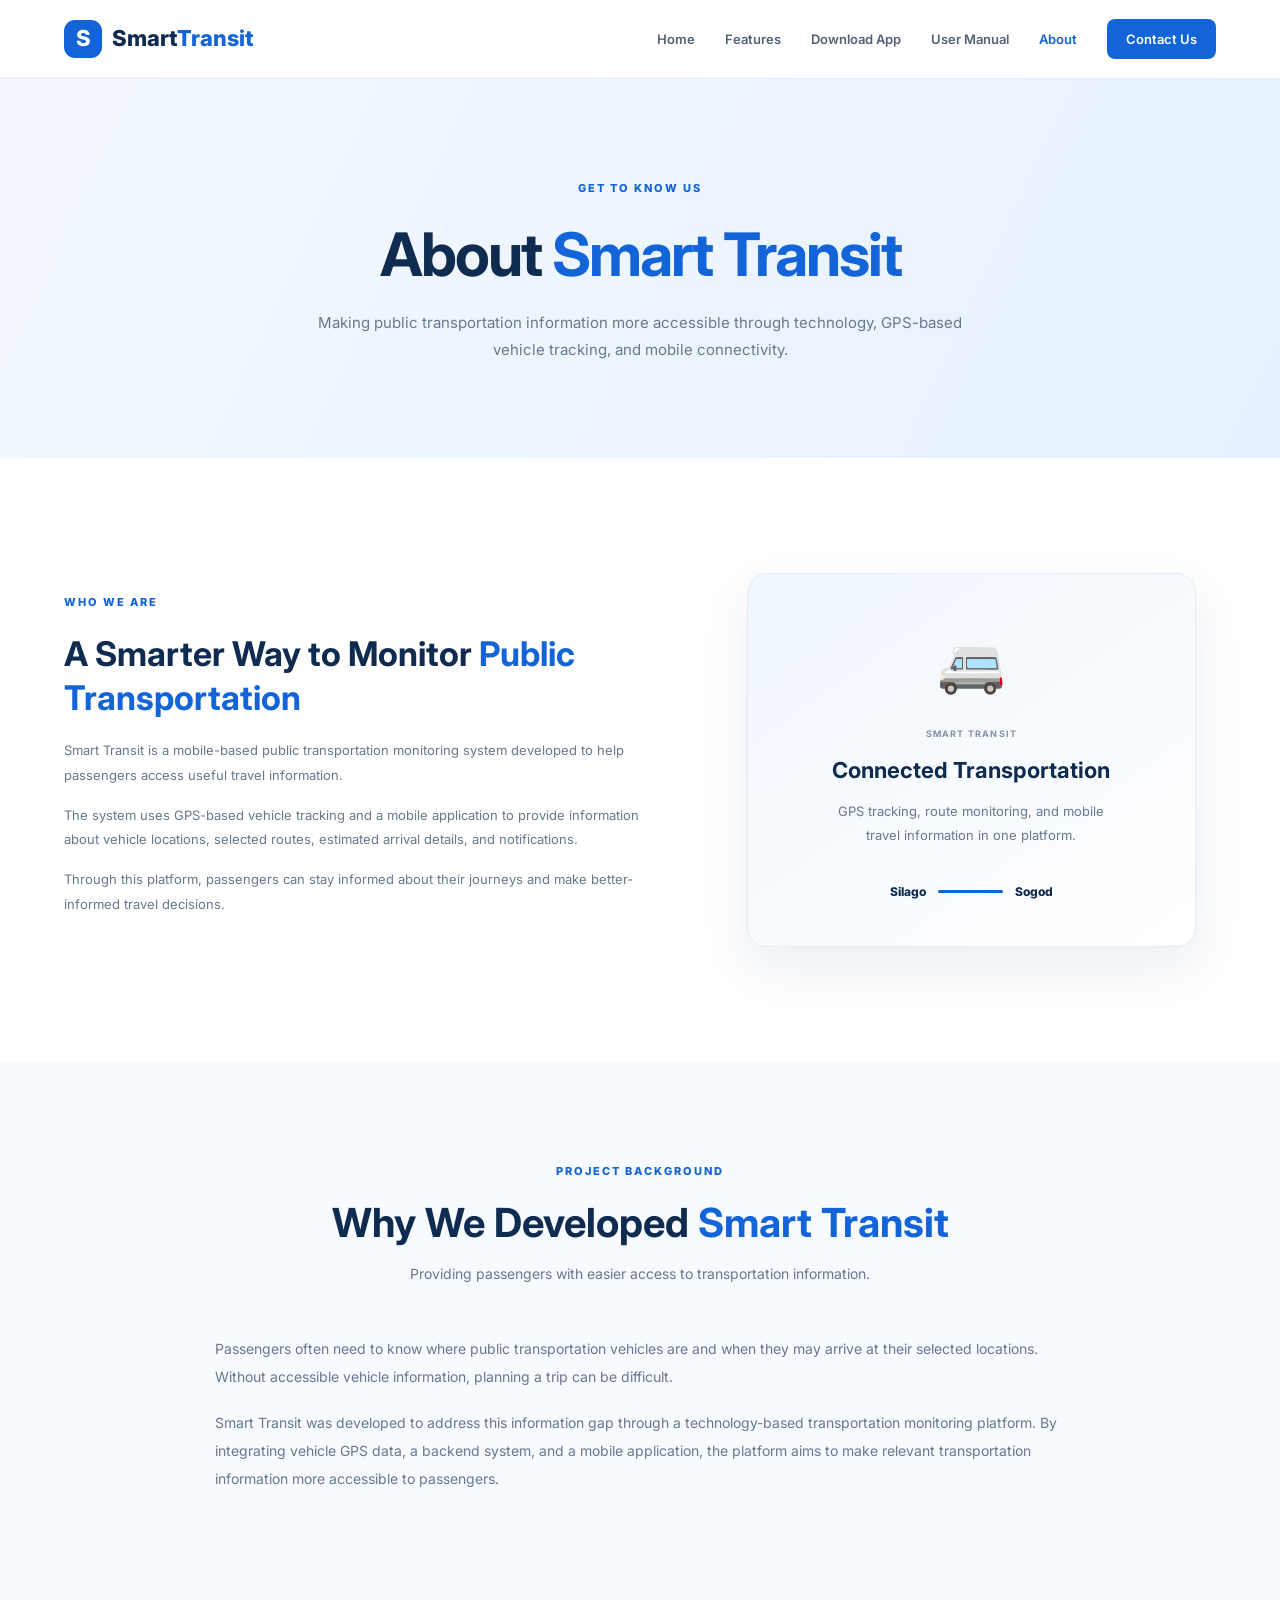
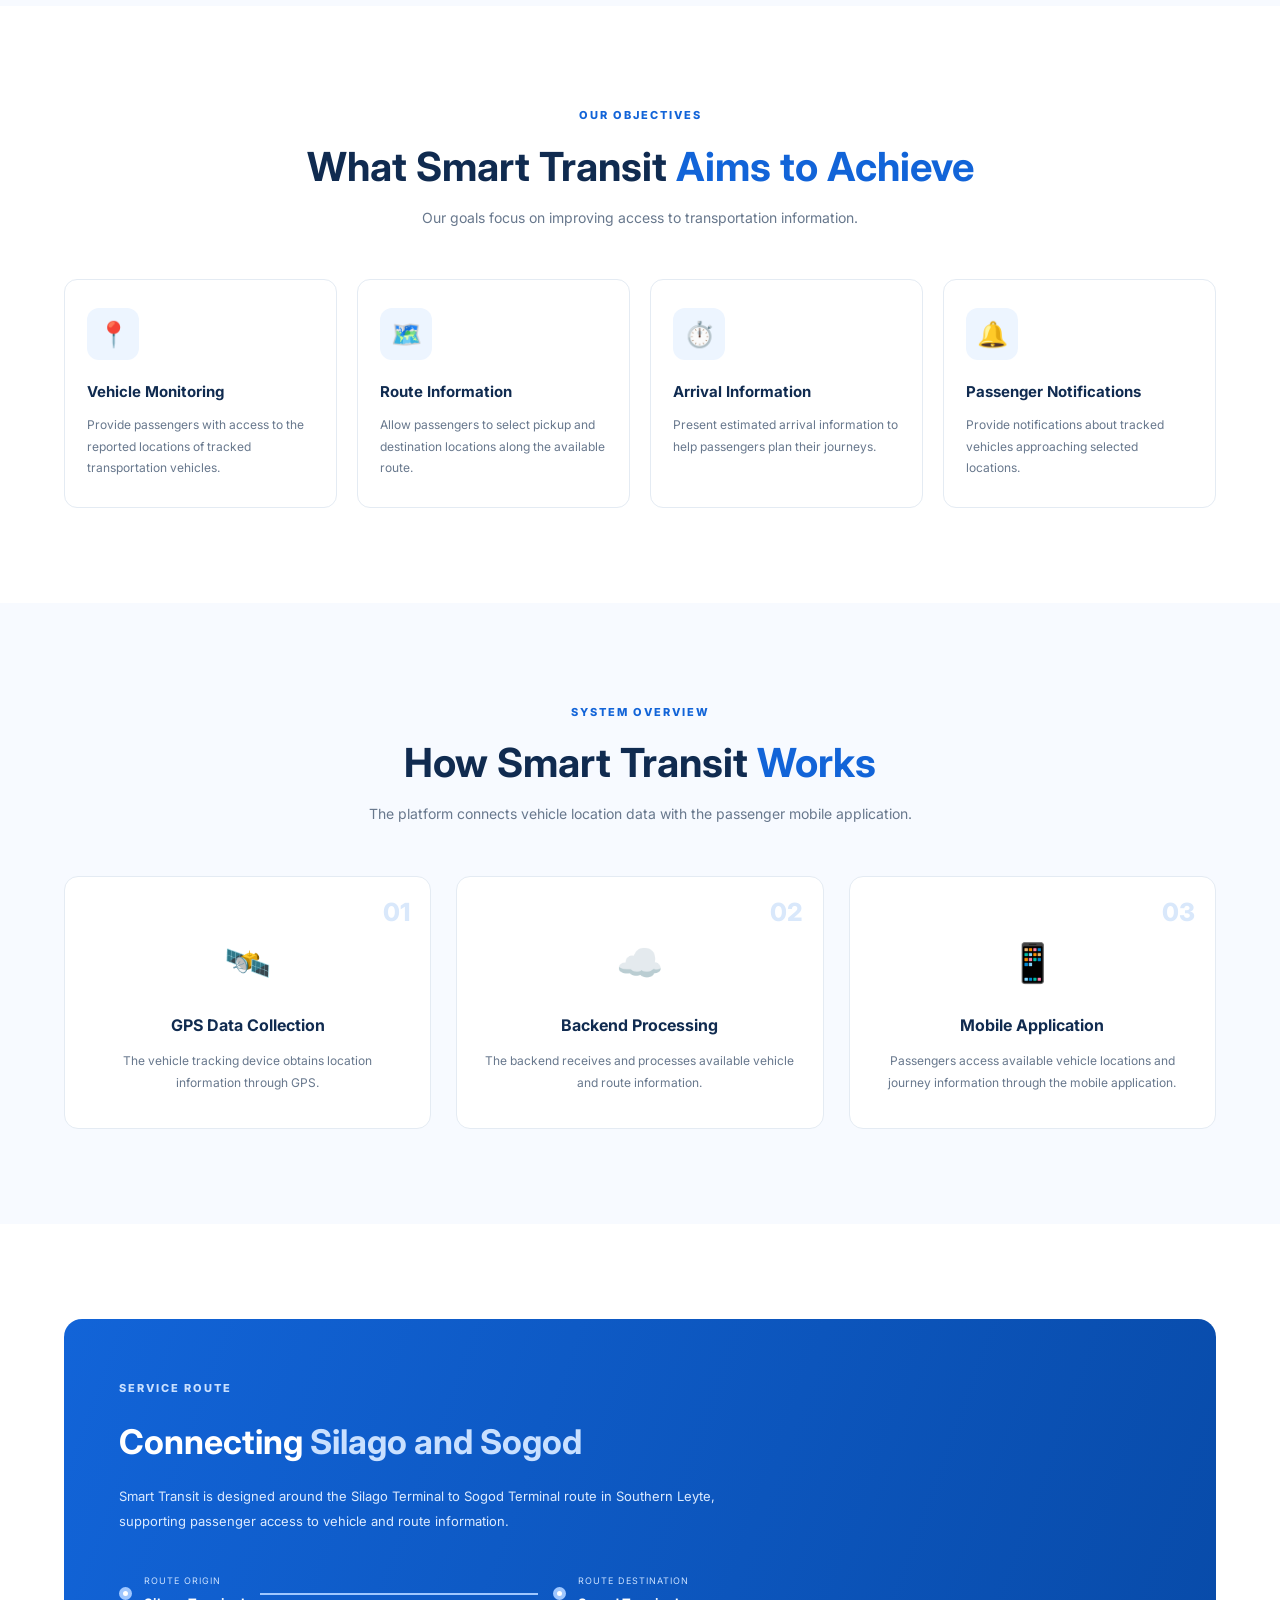
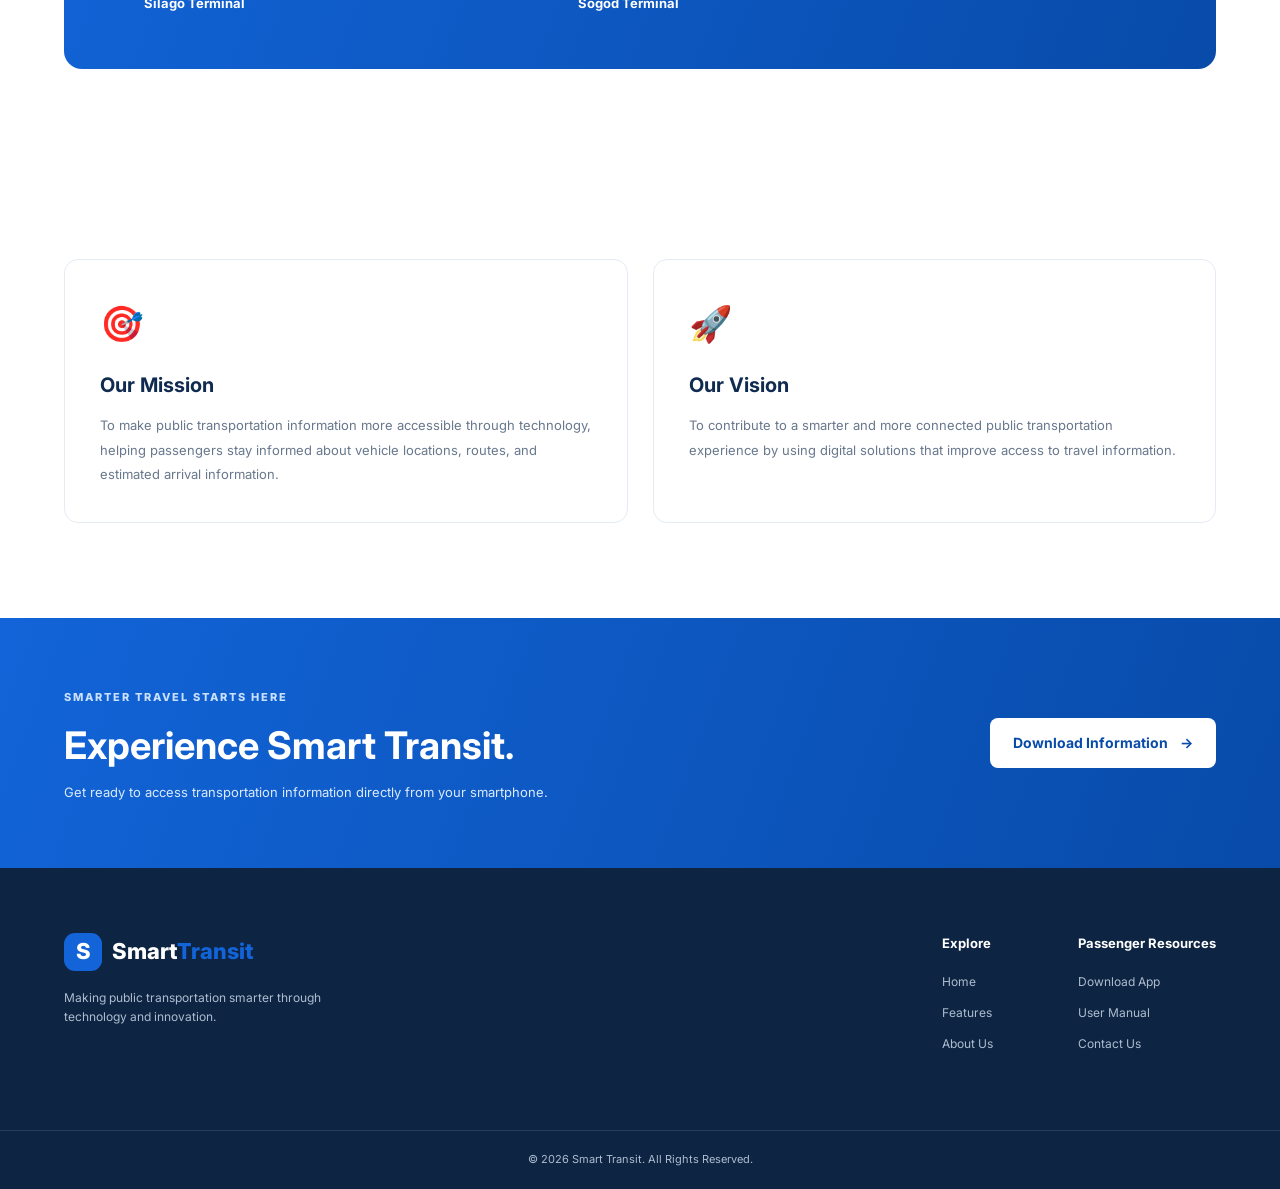
==== pages/about.html @ 39793140 "Add files via upload" ====
<!DOCTYPE html>
<html lang="en">
<head>
    <meta charset="UTF-8">
    <meta name="viewport" content="width=device-width, initial-scale=1.0">

    <title>About Smart Transit | Our Project</title>

    <meta name="description"
          content="Learn about Smart Transit, its purpose, objectives, technology, and public transportation monitoring service.">

    <link rel="stylesheet" href="../css/style.css">
</head>

<body>

    <!-- NAVIGATION BAR -->
    <header class="header">
        <nav class="navbar container">

            <a href="../index.html" class="logo">
                <span class="logo-icon">S</span>
                <span>Smart<span class="logo-highlight">Transit</span></span>
            </a>

            <button class="menu-toggle" id="menuToggle"
                    aria-label="Open navigation menu"
                    aria-expanded="false">
                ☰
            </button>

            <ul class="nav-links" id="navLinks">
                <li><a href="../index.html">Home</a></li>
                <li><a href="../index.html#features">Features</a></li>
                <li><a href="download.html">Download App</a></li>
                <li><a href="user-manual.html">User Manual</a></li>
                <li><a href="about.html" class="active">About</a></li>
                <li>
                    <a href="contact.html" class="nav-button">
                        Contact Us
                    </a>
                </li>
            </ul>

        </nav>
    </header>


    <main>

        <!-- ABOUT HERO -->
        <section class="about-hero">
            <div class="container">

                <span class="eyebrow">GET TO KNOW US</span>

                <h1>
                    About <span>Smart Transit</span>
                </h1>

                <p>
                    Making public transportation information more
                    accessible through technology, GPS-based vehicle
                    tracking, and mobile connectivity.
                </p>

            </div>
        </section>


        <!-- ABOUT INTRODUCTION -->
        <section class="about-introduction section-padding">

            <div class="container about-intro-grid">

                <div class="about-intro-text">

                    <span class="eyebrow">WHO WE ARE</span>

                    <h2>
                        A Smarter Way to Monitor
                        <span>Public Transportation</span>
                    </h2>

                    <p>
                        Smart Transit is a mobile-based public
                        transportation monitoring system developed
                        to help passengers access useful travel
                        information.
                    </p>

                    <p>
                        The system uses GPS-based vehicle tracking
                        and a mobile application to provide information
                        about vehicle locations, selected routes,
                        estimated arrival details, and notifications.
                    </p>

                    <p>
                        Through this platform, passengers can stay
                        informed about their journeys and make
                        better-informed travel decisions.
                    </p>

                </div>


                <div class="about-visual">

                    <div class="about-visual-card">

                        <div class="about-visual-icon">🚐</div>

                        <span class="small-label">SMART TRANSIT</span>

                        <h3>Connected Transportation</h3>

                        <p>
                            GPS tracking, route monitoring,
                            and mobile travel information
                            in one platform.
                        </p>

                        <div class="about-visual-route">
                            <span>Silago</span>
                            <span class="route-line"></span>
                            <span>Sogod</span>
                        </div>

                    </div>

                </div>

            </div>

        </section>


        <!-- PROJECT BACKGROUND -->
        <section class="about-background section-padding">

            <div class="container">

                <div class="section-heading centered">

                    <span class="eyebrow">PROJECT BACKGROUND</span>

                    <h2>
                        Why We Developed
                        <span>Smart Transit</span>
                    </h2>

                    <p>
                        Providing passengers with easier access
                        to transportation information.
                    </p>

                </div>


                <div class="background-content">

                    <p>
                        Passengers often need to know where public
                        transportation vehicles are and when they
                        may arrive at their selected locations.
                        Without accessible vehicle information,
                        planning a trip can be difficult.
                    </p>

                    <p>
                        Smart Transit was developed to address
                        this information gap through a technology-based
                        transportation monitoring platform. By
                        integrating vehicle GPS data, a backend
                        system, and a mobile application, the platform
                        aims to make relevant transportation
                        information more accessible to passengers.
                    </p>

                </div>

            </div>

        </section>


        <!-- OBJECTIVES -->
        <section class="about-objectives section-padding">

            <div class="container">

                <div class="section-heading centered">

                    <span class="eyebrow">OUR OBJECTIVES</span>

                    <h2>
                        What Smart Transit
                        <span>Aims to Achieve</span>
                    </h2>

                    <p>
                        Our goals focus on improving access to
                        transportation information.
                    </p>

                </div>


                <div class="objectives-grid">

                    <article class="objective-card">
                        <div class="objective-icon">📍</div>

                        <h3>Vehicle Monitoring</h3>

                        <p>
                            Provide passengers with access to
                            the reported locations of tracked
                            transportation vehicles.
                        </p>
                    </article>


                    <article class="objective-card">
                        <div class="objective-icon">🗺️</div>

                        <h3>Route Information</h3>

                        <p>
                            Allow passengers to select pickup
                            and destination locations along
                            the available route.
                        </p>
                    </article>


                    <article class="objective-card">
                        <div class="objective-icon">⏱️</div>

                        <h3>Arrival Information</h3>

                        <p>
                            Present estimated arrival information
                            to help passengers plan their journeys.
                        </p>
                    </article>


                    <article class="objective-card">
                        <div class="objective-icon">🔔</div>

                        <h3>Passenger Notifications</h3>

                        <p>
                            Provide notifications about tracked
                            vehicles approaching selected locations.
                        </p>
                    </article>

                </div>

            </div>

        </section>


        <!-- HOW IT WORKS -->
        <section class="about-process section-padding">

            <div class="container">

                <div class="section-heading centered">

                    <span class="eyebrow">SYSTEM OVERVIEW</span>

                    <h2>
                        How Smart Transit
                        <span>Works</span>
                    </h2>

                    <p>
                        The platform connects vehicle location
                        data with the passenger mobile application.
                    </p>

                </div>


                <div class="process-grid">

                    <article class="process-card">

                        <div class="process-number">01</div>

                        <div class="process-icon">🛰️</div>

                        <h3>GPS Data Collection</h3>

                        <p>
                            The vehicle tracking device obtains
                            location information through GPS.
                        </p>

                    </article>


                    <article class="process-card">

                        <div class="process-number">02</div>

                        <div class="process-icon">☁️</div>

                        <h3>Backend Processing</h3>

                        <p>
                            The backend receives and processes
                            available vehicle and route information.
                        </p>

                    </article>


                    <article class="process-card">

                        <div class="process-number">03</div>

                        <div class="process-icon">📱</div>

                        <h3>Mobile Application</h3>

                        <p>
                            Passengers access available vehicle
                            locations and journey information
                            through the mobile application.
                        </p>

                    </article>

                </div>

            </div>

        </section>


        <!-- SERVICE ROUTE -->
        <section class="about-route section-padding">

            <div class="container">

                <div class="route-highlight">

                    <span class="eyebrow light-eyebrow">
                        SERVICE ROUTE
                    </span>

                    <h2>
                        Connecting
                        <span>Silago and Sogod</span>
                    </h2>

                    <p>
                        Smart Transit is designed around the
                        Silago Terminal to Sogod Terminal route
                        in Southern Leyte, supporting passenger
                        access to vehicle and route information.
                    </p>


                    <div class="route-display">

                        <div class="route-stop">
                            <span class="route-dot"></span>

                            <div>
                                <small>ROUTE ORIGIN</small>
                                <strong>Silago Terminal</strong>
                            </div>
                        </div>


                        <div class="route-connector"></div>


                        <div class="route-stop">
                            <span class="route-dot"></span>

                            <div>
                                <small>ROUTE DESTINATION</small>
                                <strong>Sogod Terminal</strong>
                            </div>
                        </div>

                    </div>

                </div>

            </div>

        </section>


        <!-- MISSION AND VISION -->
        <section class="about-purpose section-padding">

            <div class="container purpose-grid">

                <article class="purpose-card">

                    <div class="purpose-icon">🎯</div>

                    <h3>Our Mission</h3>

                    <p>
                        To make public transportation information
                        more accessible through technology,
                        helping passengers stay informed about
                        vehicle locations, routes, and estimated
                        arrival information.
                    </p>

                </article>


                <article class="purpose-card">

                    <div class="purpose-icon">🚀</div>

                    <h3>Our Vision</h3>

                    <p>
                        To contribute to a smarter and more
                        connected public transportation experience
                        by using digital solutions that improve
                        access to travel information.
                    </p>

                </article>

            </div>

        </section>


        <!-- DOWNLOAD CTA -->
        <section class="download-section">

            <div class="container download-content">

                <div>

                    <span class="eyebrow light-eyebrow">
                        SMARTER TRAVEL STARTS HERE
                    </span>

                    <h2>
                        Experience Smart Transit.
                    </h2>

                    <p>
                        Get ready to access transportation
                        information directly from your smartphone.
                    </p>

                </div>

                <a href="download.html" class="btn btn-white">
                    Download Information <span>→</span>
                </a>

            </div>

        </section>

    </main>


    <!-- FOOTER -->
    <footer class="footer">

        <div class="container footer-content">

            <div class="footer-brand">

                <a href="../index.html" class="logo footer-logo">
                    <span class="logo-icon">S</span>
                    <span>Smart<span class="logo-highlight">Transit</span></span>
                </a>

                <p>
                    Making public transportation smarter
                    through technology and innovation.
                </p>

            </div>


            <div class="footer-links">

                <div>
                    <h4>Explore</h4>
                    <a href="../index.html">Home</a>
                    <a href="../index.html#features">Features</a>
                    <a href="about.html">About Us</a>
                </div>

                <div>
                    <h4>Passenger Resources</h4>
                    <a href="download.html">Download App</a>
                    <a href="user-manual.html">User Manual</a>
                    <a href="contact.html">Contact Us</a>
                </div>

            </div>

        </div>


        <div class="footer-bottom">
            <div class="container">
                <p>
                    © <span id="currentYear"></span>
                    Smart Transit. All Rights Reserved.
                </p>
            </div>
        </div>

    </footer>


    <script src="../js/script.js"></script>

</body>
</html>
---- css/style.css ----
/* ================================
   GLOBAL SETTINGS
================================ */

@import url('https://fonts.googleapis.com/css2?family=Inter:wght@400;500;600;700;800&display=swap');

:root {
    --primary: #1264d8;
    --primary-dark: #084ba9;
    --navy: #102b50;
    --text: #26364b;
    --muted: #68788d;
    --light-blue: #edf5ff;
    --white: #ffffff;
    --border: #e4ebf3;
}

* {
    margin: 0;
    padding: 0;
    box-sizing: border-box;
}

html {
    scroll-behavior: smooth;
    scroll-padding-top: 90px;
}

body {
    font-family: 'Inter', sans-serif;
    color: var(--text);
    line-height: 1.6;
    background: var(--white);
}

a {
    text-decoration: none;
    color: inherit;
}

.container {
    width: 90%;
    max-width: 1200px;
    margin: auto;
}

.section-padding {
    padding: 95px 0;
}


/* ================================
   NAVIGATION BAR
================================ */

.header {
    background: rgba(255, 255, 255, 0.97);
    position: sticky;
    top: 0;
    z-index: 1000;
    border-bottom: 1px solid var(--border);
}

.navbar {
    min-height: 78px;
    display: flex;
    justify-content: space-between;
    align-items: center;
}

.logo {
    display: flex;
    align-items: center;
    gap: 10px;
    font-size: 22px;
    font-weight: 800;
    color: var(--navy);
}

.logo-icon {
    width: 38px;
    height: 38px;
    border-radius: 11px;
    background: var(--primary);
    color: white;
    display: flex;
    align-items: center;
    justify-content: center;
}

.logo-highlight {
    color: var(--primary);
}

.nav-links {
    display: flex;
    align-items: center;
    gap: 30px;
    list-style: none;
}

.nav-links a {
    font-size: 13px;
    font-weight: 600;
    color: #526176;
    transition: 0.3s;
}

.nav-links a:hover,
.nav-links a.active {
    color: var(--primary);
}

.nav-links .nav-button {
    background: var(--primary);
    color: white;
    padding: 12px 19px;
    border-radius: 8px;
}

.nav-links .nav-button:hover {
    background: var(--primary-dark);
    color: white;
}

.menu-toggle {
    display: none;
    background: none;
    border: none;
    font-size: 28px;
    color: var(--navy);
    cursor: pointer;
}


/* ================================
   BUTTONS
================================ */

.btn {
    display: inline-flex;
    align-items: center;
    justify-content: center;
    gap: 12px;
    padding: 14px 23px;
    border-radius: 8px;
    font-size: 14px;
    font-weight: 700;
    transition: 0.3s;
}

.btn-primary {
    background: var(--primary);
    color: white;
}

.btn-primary:hover {
    background: var(--primary-dark);
    transform: translateY(-3px);
}

.btn-outline {
    border: 1px solid #cbd9eb;
    color: var(--navy);
    background: white;
}

.btn-outline:hover {
    border-color: var(--primary);
    color: var(--primary);
}

.btn-white {
    background: white;
    color: var(--primary-dark);
    white-space: nowrap;
}

.btn-white:hover {
    background: #edf5ff;
    transform: translateY(-3px);
}


/* ================================
   HERO SECTION
================================ */

.hero {
    background: linear-gradient(115deg, #f4f9ff, #e6f1ff);
    padding: 100px 0;
    overflow: hidden;
}

.hero-content {
    display: grid;
    grid-template-columns: 1fr 1fr;
    align-items: center;
    gap: 65px;
}

.eyebrow {
    color: var(--primary);
    font-size: 11px;
    font-weight: 800;
    letter-spacing: 2px;
}

.hero h1 {
    font-size: clamp(42px, 5vw, 65px);
    line-height: 1.12;
    color: var(--navy);
    margin: 20px 0;
    letter-spacing: -2px;
}

.hero h1 span,
.section-heading h2 span {
    color: var(--primary);
}

.hero-text > p {
    color: var(--muted);
    font-size: 15px;
    max-width: 520px;
    margin-bottom: 30px;
}

.hero-buttons {
    display: flex;
    flex-wrap: wrap;
    gap: 13px;
}

.hero-note {
    display: flex;
    align-items: center;
    gap: 9px;
    margin-top: 28px;
    color: var(--muted);
    font-size: 12px;
}

.status-dot {
    width: 8px;
    height: 8px;
    background: #21b573;
    border-radius: 50%;
}


/* ================================
   HERO VISUAL
================================ */

.hero-visual {
    position: relative;
    padding: 25px;
}

.visual-card {
    background: white;
    border-radius: 20px;
    padding: 24px;
    box-shadow: 0 25px 65px rgba(25, 75, 140, 0.14);
}

.visual-header,
.route-preview,
.tracking-info {
    display: flex;
    align-items: center;
    justify-content: space-between;
}

.small-label {
    display: block;
    font-size: 9px;
    color: #8492a5;
    letter-spacing: 1.2px;
    font-weight: 700;
}

.visual-header h3 {
    color: var(--navy);
    font-size: 17px;
    margin-top: 4px;
}

.live-badge {
    color: #14985c;
    background: #e7f8ef;
    padding: 6px 10px;
    border-radius: 20px;
    font-size: 10px;
    font-weight: 800;
}

.map-preview {
    height: 245px;
    background: #edf4f8;
    border-radius: 13px;
    margin: 20px 0;
    position: relative;
    overflow: hidden;
    background-image:
        linear-gradient(90deg, transparent 48%, #dce8ee 49%, #dce8ee 51%, transparent 52%),
        linear-gradient(0deg, transparent 48%, #dce8ee 49%, #dce8ee 51%, transparent 52%);
    background-size: 75px 75px;
}

.map-road {
    position: absolute;
    background: white;
    border: 1px solid #d8e2e9;
    border-radius: 30px;
}

.road-one {
    width: 120%;
    height: 18px;
    top: 48%;
    left: -10%;
    transform: rotate(-22deg);
}

.road-two {
    width: 18px;
    height: 120%;
    top: -10%;
    left: 45%;
    transform: rotate(25deg);
}

.road-three {
    width: 120%;
    height: 13px;
    top: 70%;
    left: -10%;
    transform: rotate(15deg);
}

.map-location {
    position: absolute;
    z-index: 2;
    display: flex;
    align-items: center;
    gap: 6px;
    color: var(--navy);
    font-size: 11px;
    font-weight: 700;
}

.location-one {
    top: 30px;
    left: 25px;
}

.location-two {
    bottom: 28px;
    right: 25px;
}

.map-pin {
    width: 11px;
    height: 11px;
    border-radius: 50%;
    background: var(--primary);
    border: 3px solid white;
    box-shadow: 0 0 0 3px #a8ceff;
}

.vehicle-marker {
    position: absolute;
    z-index: 3;
    top: 48%;
    left: 48%;
    font-size: 26px;
    background: white;
    width: 46px;
    height: 46px;
    display: flex;
    align-items: center;
    justify-content: center;
    border-radius: 50%;
    box-shadow: 0 4px 15px rgba(0, 0, 0, 0.12);
}

.route-preview {
    padding-bottom: 17px;
    border-bottom: 1px solid var(--border);
}

.route-icon {
    font-size: 23px;
}

.route-details {
    flex: 1;
    margin-left: 12px;
}

.route-details strong {
    display: block;
    color: var(--navy);
    font-size: 13px;
    margin-top: 3px;
}

.route-arrow {
    color: var(--primary);
    font-size: 22px;
}

.tracking-info {
    padding-top: 17px;
}

.tracking-info strong {
    display: block;
    color: var(--navy);
    font-size: 12px;
    margin-top: 3px;
}

.tracking-icon {
    font-size: 24px;
}

.floating-card {
    position: absolute;
    display: flex;
    align-items: center;
    gap: 11px;
    padding: 13px 16px;
    background: white;
    border-radius: 12px;
    box-shadow: 0 12px 30px rgba(20, 50, 90, 0.13);
}

.floating-card > span {
    font-size: 22px;
}

.floating-card strong,
.floating-card small {
    display: block;
}

.floating-card strong {
    font-size: 11px;
    color: var(--navy);
}

.floating-card small {
    color: var(--muted);
    font-size: 9px;
}

.floating-top {
    top: 0;
    right: -10px;
}

.floating-bottom {
    bottom: 0;
    left: -10px;
}


/* ================================
   INTRODUCTION
================================ */

.intro-content {
    text-align: center;
    max-width: 850px;
}

.section-heading h2 {
    color: var(--navy);
    font-size: clamp(28px, 3.5vw, 40px);
    line-height: 1.25;
    margin: 15px 0;
}

.intro-description {
    max-width: 760px;
    margin: 20px auto 0;
    color: var(--muted);
    font-size: 14px;
}


/* ================================
   FEATURES
================================ */

.features {
    background: #f7faff;
}

.centered {
    text-align: center;
    margin-bottom: 50px;
}

.section-heading > p {
    color: var(--muted);
    font-size: 14px;
}

.feature-grid {
    display: grid;
    grid-template-columns: repeat(4, 1fr);
    gap: 20px;
}

.feature-card {
    background: white;
    padding: 30px 23px;
    border: 1px solid var(--border);
    border-radius: 13px;
    transition: 0.3s;
}

.feature-card:hover {
    transform: translateY(-7px);
    box-shadow: 0 15px 35px rgba(25, 75, 140, 0.09);
    border-color: #b8d5fa;
}

.feature-icon {
    width: 53px;
    height: 53px;
    display: flex;
    align-items: center;
    justify-content: center;
    background: var(--light-blue);
    border-radius: 12px;
    font-size: 25px;
    margin-bottom: 22px;
}

.feature-card h3 {
    color: var(--navy);
    font-size: 15px;
    margin-bottom: 10px;
}

.feature-card p {
    color: var(--muted);
    font-size: 12px;
    line-height: 1.8;
}


/* ================================
   HOW IT WORKS
================================ */

.steps-grid {
    display: grid;
    grid-template-columns: repeat(3, 1fr);
    gap: 30px;
}

.step-card {
    position: relative;
    padding: 30px;
    border: 1px solid var(--border);
    border-radius: 13px;
    text-align: center;
}

.step-number {
    position: absolute;
    top: 15px;
    right: 20px;
    color: #d9e8fb;
    font-size: 28px;
    font-weight: 800;
}

.step-icon {
    font-size: 35px;
    margin: 15px 0;
}

.step-card h3 {
    color: var(--navy);
    font-size: 16px;
    margin-bottom: 10px;
}

.step-card p {
    color: var(--muted);
    font-size: 12px;
}

.manual-link {
    text-align: center;
    margin-top: 35px;
}

.text-link {
    color: var(--primary);
    font-weight: 700;
    font-size: 13px;
}

.text-link:hover {
    color: var(--primary-dark);
}


/* ================================
   DOWNLOAD SECTION
================================ */

.download-section {
    background: linear-gradient(110deg, #1264d8, #084ba9);
    padding: 65px 0;
}

.download-content {
    display: flex;
    justify-content: space-between;
    align-items: center;
    gap: 30px;
}

.light-eyebrow {
    color: #c9e0ff;
}

.download-content h2 {
    color: white;
    font-size: clamp(27px, 3vw, 38px);
    max-width: 580px;
    line-height: 1.25;
    margin: 13px 0;
}

.download-content p {
    color: #dbeaff;
    font-size: 13px;
    max-width: 570px;
}


/* ================================
   FOOTER
================================ */

.footer {
    background: #0d2442;
    color: white;
}

.footer-content {
    padding: 65px 0;
    display: flex;
    justify-content: space-between;
    gap: 60px;
}

.footer-logo {
    color: white;
}

.footer-brand p {
    color: #aebdd0;
    max-width: 300px;
    font-size: 12px;
    margin-top: 17px;
}

.footer-links {
    display: flex;
    gap: 85px;
}

.footer-links h4 {
    font-size: 13px;
    margin-bottom: 18px;
}

.footer-links a {
    display: block;
    color: #aebdd0;
    font-size: 12px;
    margin-bottom: 12px;
}

.footer-links a:hover {
    color: white;
}

.footer-bottom {
    border-top: 1px solid #263d5a;
    padding: 20px 0;
}

.footer-bottom p {
    color: #aebdd0;
    text-align: center;
    font-size: 11px;
}


/* ================================
   RESPONSIVE DESIGN
================================ */

@media (max-width: 1000px) {

    .nav-links {
        gap: 16px;
    }

    .nav-links a {
        font-size: 11px;
    }

    .feature-grid {
        grid-template-columns: repeat(2, 1fr);
    }

    .hero-content {
        gap: 30px;
    }
}


@media (max-width: 768px) {

    .section-padding {
        padding: 70px 0;
    }

    .menu-toggle {
        display: block;
    }

    .nav-links {
        display: none;
        position: absolute;
        top: 78px;
        left: 0;
        width: 100%;
        padding: 20px 5%;
        background: white;
        flex-direction: column;
        align-items: stretch;
        gap: 20px;
        box-shadow: 0 12px 20px rgba(0, 0, 0, 0.07);
    }

    .nav-links.show {
        display: flex;
    }

    .nav-links a {
        display: block;
        font-size: 13px;
    }

    .hero {
        padding: 65px 0;
    }

    .hero-content {
        grid-template-columns: 1fr;
    }

    .hero-text {
        text-align: center;
    }

    .hero-text > p {
        margin-left: auto;
        margin-right: auto;
    }

    .hero-buttons,
    .hero-note {
        justify-content: center;
    }

    .hero-visual {
        margin-top: 20px;
        padding: 20px;
    }

    .floating-top {
        right: -5px;
    }

    .floating-bottom {
        left: -5px;
    }

    .steps-grid {
        grid-template-columns: 1fr;
    }

    .download-content {
        flex-direction: column;
        align-items: flex-start;
    }

    .footer-content {
        flex-direction: column;
    }

    .footer-links {
        gap: 50px;
    }
}


@media (max-width: 480px) {

    .container {
        width: 92%;
    }

    .hero h1 {
        font-size: 42px;
    }

    .hero-buttons {
        flex-direction: column;
    }

    .hero-buttons .btn {
        width: 100%;
    }

    .feature-grid {
        grid-template-columns: 1fr;
    }

    .visual-card {
        padding: 16px;
    }

    .floating-card {
        padding: 9px 11px;
    }

    .floating-card small {
        font-size: 8px;
    }

    .footer-links {
        flex-direction: column;
        gap: 25px;
    }

}


/* ================================
   DOWNLOAD APP PAGE
================================ */

.download-hero {
    background: linear-gradient(115deg, #f4f9ff, #e6f1ff);
    padding: 100px 0;
    text-align: center;
}

.download-hero h1 {
    color: var(--navy);
    font-size: clamp(38px, 5vw, 58px);
    line-height: 1.15;
    margin: 20px 0;
    letter-spacing: -2px;
}

.download-hero h1 span {
    color: var(--primary);
}

.download-hero p {
    max-width: 680px;
    margin: 0 auto 25px;
    color: var(--muted);
    font-size: 15px;
    line-height: 1.8;
}

.coming-soon-label {
    display: inline-block;
    background: #e4f1ff;
    color: var(--primary);
    padding: 10px 18px;
    border-radius: 30px;
    font-size: 11px;
    font-weight: 800;
    letter-spacing: 1px;
}


/* APP STORE CARDS */

.download-options {
    background: white;
}

.store-grid {
    display: grid;
    grid-template-columns: repeat(2, 1fr);
    gap: 25px;
    max-width: 850px;
    margin: 45px auto 0;
}

.store-card {
    background: white;
    border: 1px solid var(--border);
    border-radius: 16px;
    padding: 40px 30px;
    text-align: center;
    box-shadow: 0 10px 30px rgba(25, 75, 140, 0.05);
    transition: 0.3s;
}

.store-card:hover {
    transform: translateY(-6px);
    box-shadow: 0 15px 35px rgba(25, 75, 140, 0.10);
}

.store-icon {
    width: 65px;
    height: 65px;
    margin: 0 auto 20px;
    display: flex;
    justify-content: center;
    align-items: center;
    background: var(--light-blue);
    border-radius: 16px;
    font-size: 32px;
    color: var(--navy);
}

.store-platform {
    color: var(--primary);
    font-size: 10px;
    font-weight: 800;
    letter-spacing: 2px;
}

.store-card h3 {
    color: var(--navy);
    font-size: 21px;
    margin: 12px 0;
}

.store-card p {
    color: var(--muted);
    font-size: 13px;
    line-height: 1.8;
    margin-bottom: 25px;
}

.store-button {
    display: inline-block;
    background: #edf3fb;
    color: #64748b;
    padding: 12px 25px;
    border-radius: 8px;
    font-size: 12px;
    font-weight: 800;
}

.availability-note {
    color: var(--muted);
    text-align: center;
    font-size: 12px;
    margin-top: 30px;
}


/* DOWNLOAD PAGE RESPONSIVENESS */

@media (max-width: 768px) {
    .download-hero {
        padding: 70px 0;
    }

    .store-grid {
        grid-template-columns: 1fr;
        max-width: 450px;
    }
}

@media (max-width: 480px) {
    .download-hero h1 {
        font-size: 40px;
    }

    .store-card {
        padding: 30px 20px;
    }
}


/* ================================
   USER MANUAL PAGE
================================ */

.manual-hero {
    background: linear-gradient(115deg, #f4f9ff, #e6f1ff);
    padding: 90px 0;
    text-align: center;
}

.manual-hero h1 {
    color: var(--navy);
    font-size: clamp(40px, 5vw, 60px);
    line-height: 1.15;
    margin: 20px 0;
    letter-spacing: -2px;
}

.manual-hero h1 span {
    color: var(--primary);
}

.manual-hero p {
    max-width: 700px;
    margin: 0 auto 28px;
    color: var(--muted);
    font-size: 15px;
    line-height: 1.8;
}


/* MANUAL LAYOUT */

.manual-section {
    background: #ffffff;
}

.manual-layout {
    display: grid;
    grid-template-columns: 235px 1fr;
    align-items: start;
    gap: 55px;
}


/* TABLE OF CONTENTS */

.manual-sidebar {
    position: sticky;
    top: 100px;
    background: #f7faff;
    border: 1px solid var(--border);
    border-radius: 13px;
    padding: 25px 20px;
}

.manual-sidebar h3 {
    color: var(--navy);
    font-size: 15px;
    margin-bottom: 18px;
}

.manual-sidebar a {
    display: block;
    color: var(--muted);
    font-size: 12px;
    padding: 10px 0;
    border-bottom: 1px solid #e8eef6;
    transition: 0.2s;
}

.manual-sidebar a:last-child {
    border-bottom: none;
}

.manual-sidebar a:hover {
    color: var(--primary);
    padding-left: 5px;
}


/* MANUAL TOPICS */

.manual-content {
    min-width: 0;
}

.manual-topic {
    position: relative;
    padding: 0 0 45px;
    margin-bottom: 45px;
    border-bottom: 1px solid var(--border);
    scroll-margin-top: 100px;
}

.manual-number {
    display: inline-block;
    color: var(--primary);
    background: var(--light-blue);
    padding: 8px 12px;
    border-radius: 7px;
    font-size: 11px;
    font-weight: 800;
    margin-bottom: 17px;
}

.manual-topic h2 {
    color: var(--navy);
    font-size: 25px;
    margin-bottom: 17px;
}

.manual-topic > p {
    color: var(--muted);
    font-size: 13px;
    line-height: 1.9;
    margin-bottom: 16px;
}

.manual-step {
    background: #f8fbff;
    border: 1px solid var(--border);
    border-radius: 12px;
    padding: 25px;
    margin: 22px 0;
}

.manual-step h3 {
    color: var(--navy);
    font-size: 15px;
    margin-bottom: 15px;
}

.manual-step ol {
    padding-left: 22px;
}

.manual-step ol li {
    color: var(--muted);
    font-size: 13px;
    line-height: 1.9;
    padding-left: 5px;
    margin-bottom: 7px;
}

.manual-info {
    background: #edf5ff;
    border-left: 4px solid var(--primary);
    border-radius: 8px;
    padding: 20px;
    margin-top: 22px;
}

.manual-info strong {
    display: block;
    color: var(--navy);
    font-size: 13px;
    margin-bottom: 8px;
}

.manual-info p {
    color: var(--muted);
    font-size: 12px;
    line-height: 1.8;
}

.manual-status {
    display: inline-block;
    margin-top: 15px;
    padding: 8px 12px;
    border-radius: 6px;
    background: #e4f1ff;
    color: var(--primary);
    font-size: 11px;
    font-weight: 800;
}


/* NOTIFICATION ITEMS */

.notification-item {
    display: flex;
    align-items: flex-start;
    gap: 15px;
    padding: 17px 0;
    border-top: 1px solid var(--border);
}

.notification-icon {
    width: 42px;
    height: 42px;
    flex-shrink: 0;
    display: flex;
    justify-content: center;
    align-items: center;
    background: var(--light-blue);
    border-radius: 10px;
    font-size: 20px;
}

.notification-item strong {
    display: block;
    color: var(--navy);
    font-size: 13px;
    margin-bottom: 6px;
}

.notification-item p {
    color: var(--muted);
    font-size: 12px;
    line-height: 1.8;
}


/* TROUBLESHOOTING */

.troubleshooting-item {
    padding: 20px 0;
    border-bottom: 1px solid var(--border);
}

.troubleshooting-item h3 {
    color: var(--navy);
    font-size: 14px;
    margin-bottom: 12px;
}

.troubleshooting-item ul {
    padding-left: 22px;
}

.troubleshooting-item li {
    color: var(--muted);
    font-size: 12px;
    line-height: 1.9;
    margin-bottom: 5px;
}


/* MANUAL ENDING */

.manual-ending {
    background: linear-gradient(110deg, #1264d8, #084ba9);
    padding: 35px;
    border-radius: 14px;
    text-align: center;
}

.manual-ending h2 {
    color: white;
    font-size: 23px;
    margin-bottom: 12px;
}

.manual-ending p {
    color: #dbeaff;
    font-size: 13px;
    line-height: 1.8;
    margin-bottom: 20px;
}

.manual-ending .text-link {
    color: white;
}


/* MANUAL RESPONSIVENESS */

@media (max-width: 900px) {
    .manual-layout {
        grid-template-columns: 1fr;
        gap: 30px;
    }

    .manual-sidebar {
        position: static;
    }

    .manual-sidebar a {
        display: inline-block;
        margin-right: 15px;
    }
}

@media (max-width: 480px) {
    .manual-hero {
        padding: 65px 0;
    }

    .manual-hero h1 {
        font-size: 40px;
    }

    .manual-topic h2 {
        font-size: 21px;
    }

    .manual-step {
        padding: 18px;
    }

    .manual-ending {
        padding: 25px 18px;
    }
}


/* ================================
   ABOUT PAGE
================================ */

.about-hero {
    background: linear-gradient(115deg, #f4f9ff, #e6f1ff);
    padding: 95px 0;
    text-align: center;
}

.about-hero h1 {
    color: var(--navy);
    font-size: clamp(40px, 5vw, 60px);
    line-height: 1.15;
    margin: 20px 0;
    letter-spacing: -2px;
}

.about-hero h1 span,
.about-intro-text h2 span {
    color: var(--primary);
}

.about-hero p {
    max-width: 680px;
    margin: 0 auto;
    color: var(--muted);
    font-size: 15px;
    line-height: 1.8;
}


/* INTRODUCTION */

.about-intro-grid {
    display: grid;
    grid-template-columns: 1.1fr 0.9fr;
    align-items: center;
    gap: 65px;
}

.about-intro-text h2 {
    color: var(--navy);
    font-size: 34px;
    line-height: 1.3;
    margin: 18px 0;
}

.about-intro-text p {
    color: var(--muted);
    font-size: 13px;
    line-height: 1.9;
    margin-bottom: 15px;
}

.about-visual {
    padding: 20px;
}

.about-visual-card {
    background: linear-gradient(145deg, #f0f7ff, #ffffff);
    border: 1px solid var(--border);
    border-radius: 20px;
    padding: 45px 30px;
    text-align: center;
    box-shadow: 0 20px 50px rgba(25, 75, 140, 0.09);
}

.about-visual-icon {
    font-size: 55px;
    margin-bottom: 20px;
}

.about-visual-card h3 {
    color: var(--navy);
    font-size: 22px;
    margin: 12px 0;
}

.about-visual-card p {
    color: var(--muted);
    font-size: 13px;
    line-height: 1.8;
    max-width: 300px;
    margin: 0 auto;
}

.about-visual-route {
    display: flex;
    align-items: center;
    justify-content: center;
    gap: 12px;
    margin-top: 35px;
    color: var(--navy);
    font-size: 12px;
    font-weight: 800;
}

.route-line {
    width: 65px;
    height: 3px;
    background: var(--primary);
    border-radius: 5px;
}


/* PROJECT BACKGROUND */

.about-background {
    background: #f7faff;
}

.background-content {
    max-width: 850px;
    margin: 35px auto 0;
}

.background-content p {
    color: var(--muted);
    font-size: 14px;
    line-height: 2;
    margin-bottom: 18px;
}


/* OBJECTIVES */

.objectives-grid {
    display: grid;
    grid-template-columns: repeat(4, 1fr);
    gap: 20px;
    margin-top: 40px;
}

.objective-card {
    padding: 28px 22px;
    background: white;
    border: 1px solid var(--border);
    border-radius: 13px;
    transition: 0.3s;
}

.objective-card:hover {
    transform: translateY(-6px);
    box-shadow: 0 15px 35px rgba(25, 75, 140, 0.09);
}

.objective-icon {
    width: 52px;
    height: 52px;
    display: flex;
    align-items: center;
    justify-content: center;
    background: var(--light-blue);
    border-radius: 12px;
    font-size: 25px;
    margin-bottom: 20px;
}

.objective-card h3 {
    color: var(--navy);
    font-size: 15px;
    margin-bottom: 10px;
}

.objective-card p {
    color: var(--muted);
    font-size: 12px;
    line-height: 1.8;
}


/* SYSTEM PROCESS */

.about-process {
    background: #f7faff;
}

.process-grid {
    display: grid;
    grid-template-columns: repeat(3, 1fr);
    gap: 25px;
    margin-top: 40px;
}

.process-card {
    position: relative;
    padding: 35px 25px;
    background: white;
    border: 1px solid var(--border);
    border-radius: 14px;
    text-align: center;
}

.process-number {
    position: absolute;
    top: 15px;
    right: 20px;
    color: #d9e8fb;
    font-size: 25px;
    font-weight: 800;
}

.process-icon {
    font-size: 38px;
    margin: 20px 0;
}

.process-card h3 {
    color: var(--navy);
    font-size: 16px;
    margin-bottom: 12px;
}

.process-card p {
    color: var(--muted);
    font-size: 12px;
    line-height: 1.8;
}


/* SERVICE ROUTE */

.about-route {
    background: white;
}

.route-highlight {
    background: linear-gradient(110deg, #1264d8, #084ba9);
    border-radius: 18px;
    padding: 55px;
    color: white;
}

.route-highlight h2 {
    color: white;
    font-size: 34px;
    margin: 15px 0;
}

.route-highlight h2 span {
    color: #c9e0ff;
}

.route-highlight > p {
    color: #dbeaff;
    max-width: 650px;
    font-size: 13px;
    line-height: 1.9;
}

.route-display {
    display: flex;
    align-items: center;
    max-width: 570px;
    margin-top: 40px;
}

.route-stop {
    display: flex;
    align-items: center;
    gap: 12px;
}

.route-dot {
    width: 13px;
    height: 13px;
    background: white;
    border: 4px solid #9fc7ff;
    border-radius: 50%;
    flex-shrink: 0;
}

.route-stop small {
    display: block;
    color: #c9e0ff;
    font-size: 9px;
    margin-bottom: 5px;
    letter-spacing: 1px;
}

.route-stop strong {
    display: block;
    color: white;
    font-size: 13px;
}

.route-connector {
    flex: 1;
    min-width: 30px;
    height: 2px;
    background: #9fc7ff;
    margin: 0 15px;
}


/* MISSION AND VISION */

.purpose-grid {
    display: grid;
    grid-template-columns: repeat(2, 1fr);
    gap: 25px;
}

.purpose-card {
    padding: 35px;
    border: 1px solid var(--border);
    border-radius: 14px;
    background: white;
}

.purpose-icon {
    font-size: 35px;
    margin-bottom: 18px;
}

.purpose-card h3 {
    color: var(--navy);
    font-size: 20px;
    margin-bottom: 12px;
}

.purpose-card p {
    color: var(--muted);
    font-size: 13px;
    line-height: 1.9;
}


/* ABOUT PAGE RESPONSIVENESS */

@media (max-width: 1000px) {
    .objectives-grid {
        grid-template-columns: repeat(2, 1fr);
    }

    .about-intro-grid {
        gap: 30px;
    }
}

@media (max-width: 768px) {
    .about-hero {
        padding: 70px 0;
    }

    .about-intro-grid {
        grid-template-columns: 1fr;
    }

    .about-intro-text {
        text-align: center;
    }

    .process-grid {
        grid-template-columns: 1fr;
    }

    .route-highlight {
        padding: 35px 25px;
    }

    .route-highlight h2 {
        font-size: 27px;
    }

    .purpose-grid {
        grid-template-columns: 1fr;
    }
}

@media (max-width: 480px) {
    .about-hero h1 {
        font-size: 40px;
    }

    .about-intro-text h2 {
        font-size: 27px;
    }

    .objectives-grid {
        grid-template-columns: 1fr;
    }

    .route-display {
        align-items: flex-start;
    }

    .route-stop {
        gap: 7px;
    }

    .route-stop strong {
        font-size: 11px;
    }

    .route-connector {
        margin: 7px 8px 0;
    }

    .route-highlight {
        padding: 30px 18px;
    }

    .purpose-card {
        padding: 25px;
    }
}


/* ================================
   CONTACT PAGE
================================ */

.contact-hero {
    background: linear-gradient(115deg, #f4f9ff, #e6f1ff);
    padding: 90px 0;
    text-align: center;
}

.contact-hero h1 {
    color: var(--navy);
    font-size: clamp(40px, 5vw, 60px);
    line-height: 1.15;
    margin: 20px 0;
    letter-spacing: -2px;
}

.contact-hero h1 span {
    color: var(--primary);
}

.contact-hero p {
    max-width: 680px;
    margin: 0 auto;
    color: var(--muted);
    font-size: 15px;
    line-height: 1.8;
}


/* CONTACT CARDS */

.contact-grid {
    display: grid;
    grid-template-columns: repeat(3, 1fr);
    gap: 22px;
    margin-top: 40px;
}

.contact-card {
    padding: 32px 25px;
    background: white;
    border: 1px solid var(--border);
    border-radius: 14px;
    text-align: center;
    transition: 0.3s;
}

.contact-card:hover {
    transform: translateY(-6px);
    box-shadow: 0 15px 35px rgba(25, 75, 140, 0.09);
}

.contact-icon {
    width: 58px;
    height: 58px;
    display: flex;
    align-items: center;
    justify-content: center;
    background: var(--light-blue);
    border-radius: 13px;
    font-size: 25px;
    margin: 0 auto 20px;
}

.contact-label {
    color: var(--primary);
    font-size: 10px;
    font-weight: 800;
    letter-spacing: 1.5px;
}

.contact-card h3 {
    color: var(--navy);
    font-size: 19px;
    margin: 12px 0;
}

.contact-card p {
    color: var(--muted);
    font-size: 12px;
    line-height: 1.8;
    margin-bottom: 20px;
}

.contact-link,
.contact-location {
    display: inline-block;
    color: var(--primary);
    font-size: 13px;
    font-weight: 800;
    overflow-wrap: anywhere;
}

.contact-link:hover {
    color: var(--primary-dark);
    text-decoration: underline;
}


/* CONTACT CTA */

.contact-cta {
    background: linear-gradient(110deg, #1264d8, #084ba9);
    padding: 65px 0;
}

.contact-cta-content {
    display: flex;
    align-items: center;
    justify-content: space-between;
    gap: 30px;
}

.contact-cta h2 {
    color: white;
    font-size: clamp(27px, 3vw, 38px);
    margin: 13px 0;
}

.contact-cta p {
    color: #dbeaff;
    font-size: 13px;
    line-height: 1.8;
    max-width: 570px;
}


/* FAQ SECTION */

.contact-faq {
    background: #f7faff;
}

.faq-list {
    max-width: 850px;
    margin: 40px auto 0;
}

.faq-item {
    background: white;
    border: 1px solid var(--border);
    border-radius: 11px;
    padding: 25px;
    margin-bottom: 15px;
}

.faq-item h3 {
    color: var(--navy);
    font-size: 15px;
    margin-bottom: 12px;
}

.faq-item p {
    color: var(--muted);
    font-size: 13px;
    line-height: 1.8;
    margin-bottom: 12px;
}

.faq-item .text-link {
    display: inline-block;
    margin-top: 5px;
}


/* CONTACT PAGE RESPONSIVENESS */

@media (max-width: 900px) {
    .contact-grid {
        grid-template-columns: repeat(2, 1fr);
    }

    .contact-card:last-child {
        grid-column: 1 / -1;
    }
}

@media (max-width: 768px) {
    .contact-hero {
        padding: 70px 0;
    }

    .contact-cta-content {
        flex-direction: column;
        align-items: flex-start;
    }
}

@media (max-width: 520px) {
    .contact-hero h1 {
        font-size: 40px;
    }

    .contact-grid {
        grid-template-columns: 1fr;
    }

    .contact-card:last-child {
        grid-column: auto;
    }

    .contact-card {
        padding: 28px 20px;
    }

    .faq-item {
        padding: 20px;
    }
}


/* FIX: ACTIVE CONTACT NAVIGATION BUTTON */
.nav-links a.nav-button.active {
    color: white;
    background: var(--primary);
}
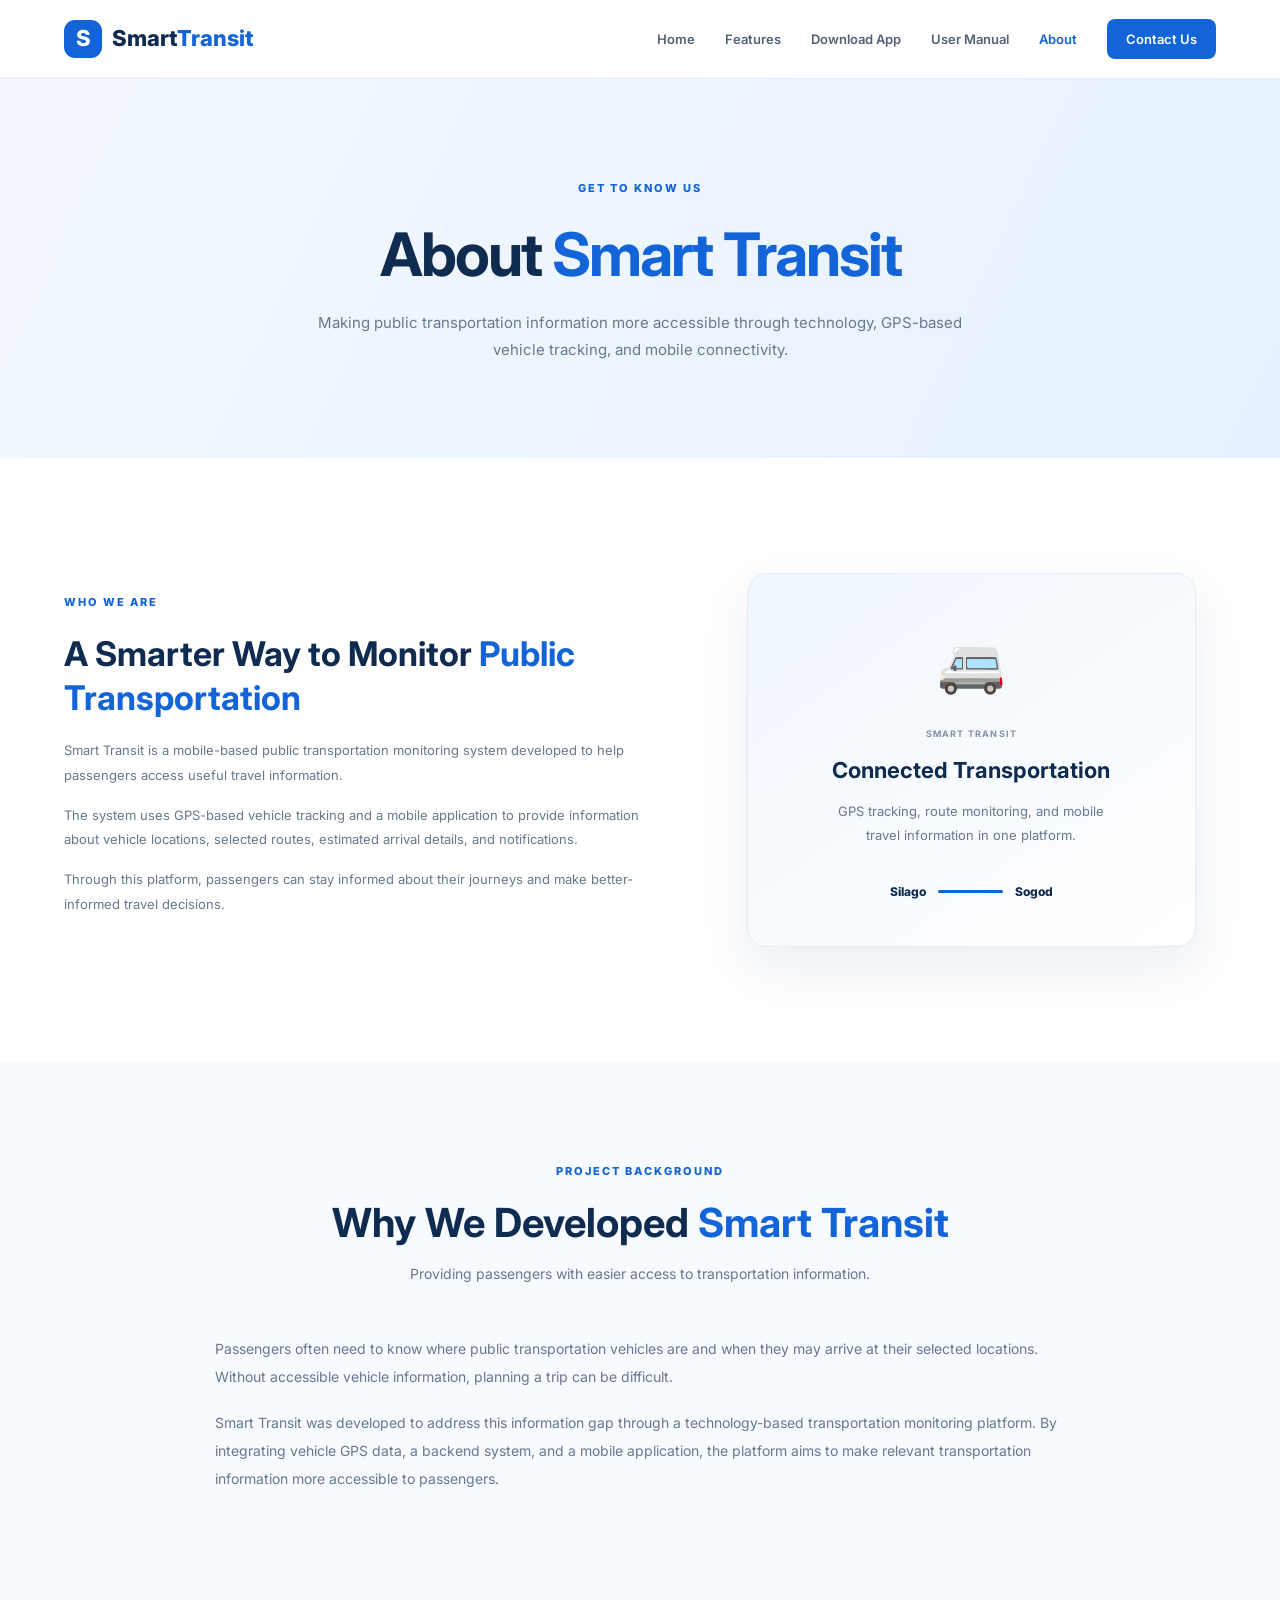
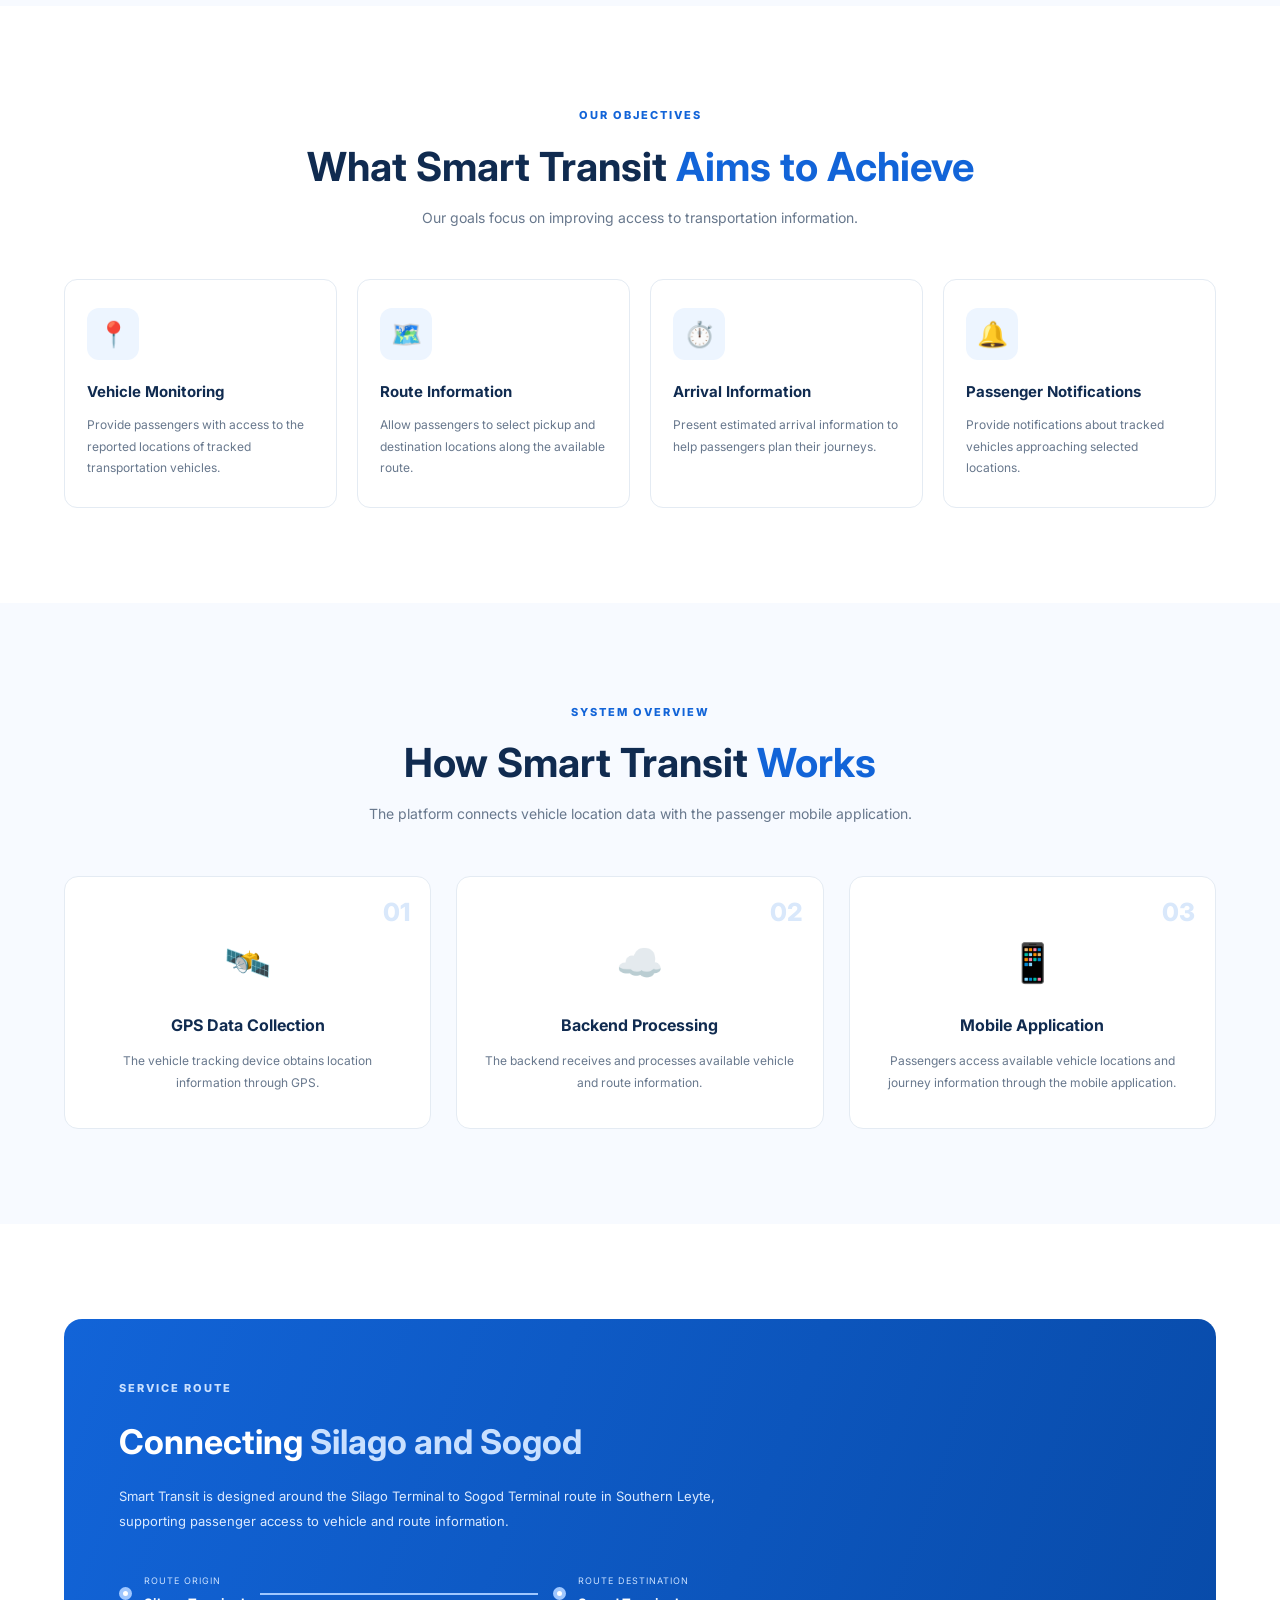
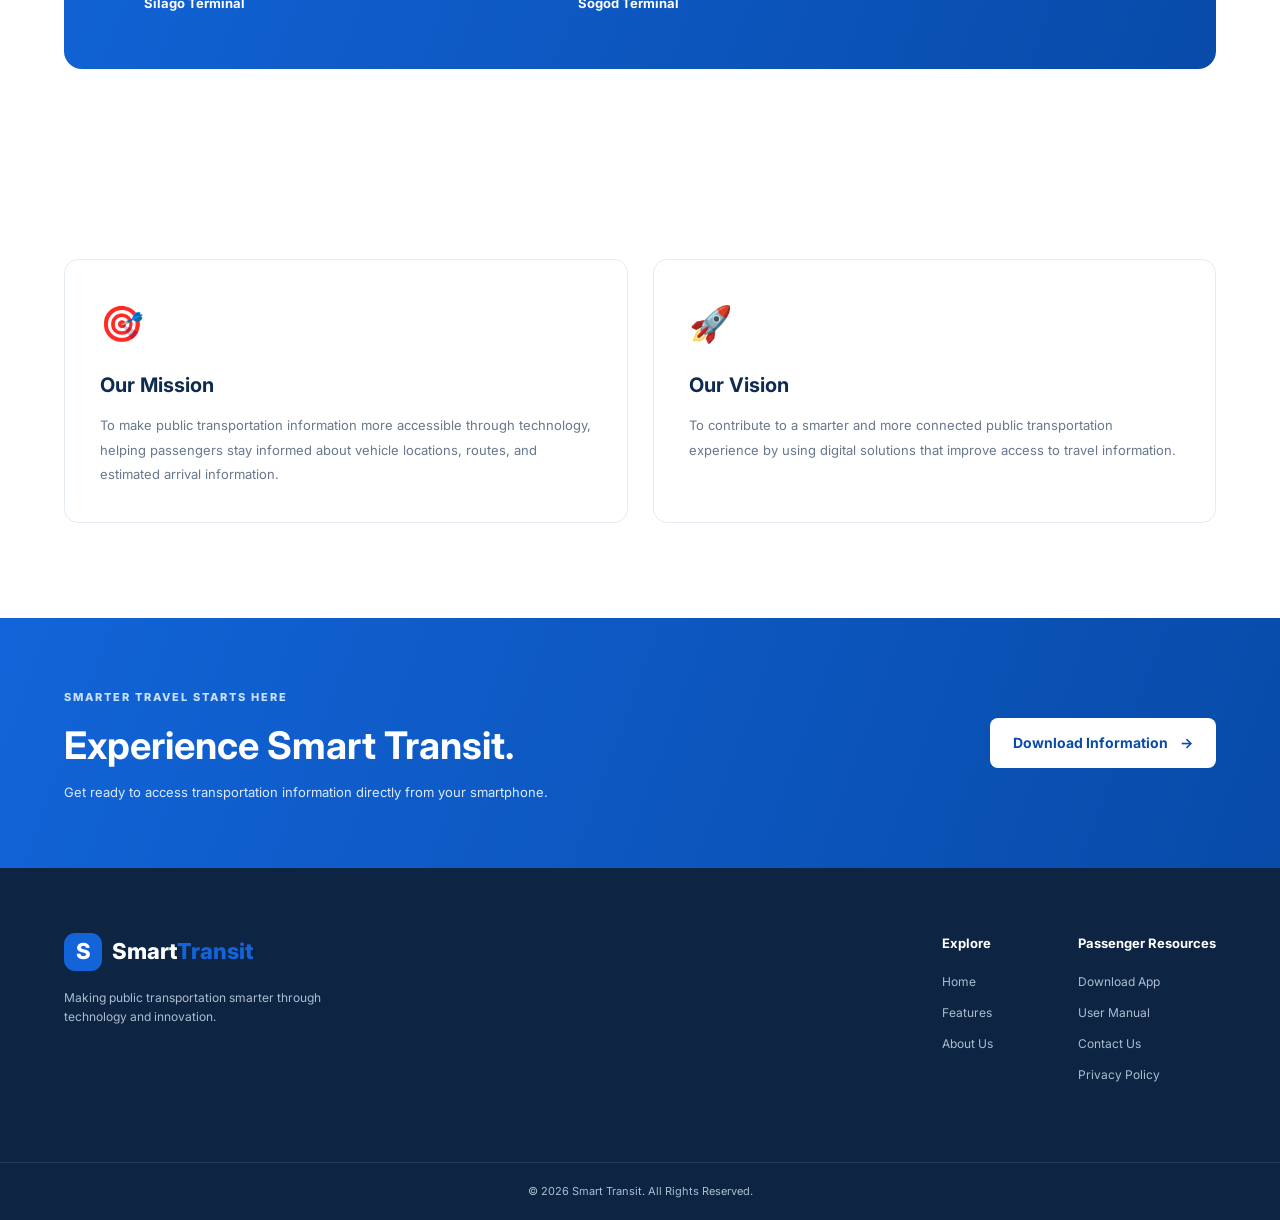
==== commit f7e21da9: "Add files via upload" ====
--- a/pages/about.html
+++ b/pages/about.html
@@ -1,536 +1,537 @@
-
-<!DOCTYPE html>
-<html lang="en">
-<head>
-    <meta charset="UTF-8">
-    <meta name="viewport" content="width=device-width, initial-scale=1.0">
-
-    <title>About Smart Transit | Our Project</title>
-
-    <meta name="description"
-          content="Learn about Smart Transit, its purpose, objectives, technology, and public transportation monitoring service.">
-
-    <link rel="stylesheet" href="../css/style.css">
-</head>
-
-<body>
-
-    <!-- NAVIGATION BAR -->
-    <header class="header">
-        <nav class="navbar container">
-
-            <a href="../index.html" class="logo">
-                <span class="logo-icon">S</span>
-                <span>Smart<span class="logo-highlight">Transit</span></span>
-            </a>
-
-            <button class="menu-toggle" id="menuToggle"
-                    aria-label="Open navigation menu"
-                    aria-expanded="false">
-                ☰
-            </button>
-
-            <ul class="nav-links" id="navLinks">
-                <li><a href="../index.html">Home</a></li>
-                <li><a href="../index.html#features">Features</a></li>
-                <li><a href="download.html">Download App</a></li>
-                <li><a href="user-manual.html">User Manual</a></li>
-                <li><a href="about.html" class="active">About</a></li>
-                <li>
-                    <a href="contact.html" class="nav-button">
-                        Contact Us
-                    </a>
-                </li>
-            </ul>
-
-        </nav>
-    </header>
-
-
-    <main>
-
-        <!-- ABOUT HERO -->
-        <section class="about-hero">
-            <div class="container">
-
-                <span class="eyebrow">GET TO KNOW US</span>
-
-                <h1>
-                    About <span>Smart Transit</span>
-                </h1>
-
-                <p>
-                    Making public transportation information more
-                    accessible through technology, GPS-based vehicle
-                    tracking, and mobile connectivity.
-                </p>
-
-            </div>
-        </section>
-
-
-        <!-- ABOUT INTRODUCTION -->
-        <section class="about-introduction section-padding">
-
-            <div class="container about-intro-grid">
-
-                <div class="about-intro-text">
-
-                    <span class="eyebrow">WHO WE ARE</span>
-
-                    <h2>
-                        A Smarter Way to Monitor
-                        <span>Public Transportation</span>
-                    </h2>
-
-                    <p>
-                        Smart Transit is a mobile-based public
-                        transportation monitoring system developed
-                        to help passengers access useful travel
-                        information.
-                    </p>
-
-                    <p>
-                        The system uses GPS-based vehicle tracking
-                        and a mobile application to provide information
-                        about vehicle locations, selected routes,
-                        estimated arrival details, and notifications.
-                    </p>
-
-                    <p>
-                        Through this platform, passengers can stay
-                        informed about their journeys and make
-                        better-informed travel decisions.
-                    </p>
-
-                </div>
-
-
-                <div class="about-visual">
-
-                    <div class="about-visual-card">
-
-                        <div class="about-visual-icon">🚐</div>
-
-                        <span class="small-label">SMART TRANSIT</span>
-
-                        <h3>Connected Transportation</h3>
-
-                        <p>
-                            GPS tracking, route monitoring,
-                            and mobile travel information
-                            in one platform.
-                        </p>
-
-                        <div class="about-visual-route">
-                            <span>Silago</span>
-                            <span class="route-line"></span>
-                            <span>Sogod</span>
-                        </div>
-
-                    </div>
-
-                </div>
-
-            </div>
-
-        </section>
-
-
-        <!-- PROJECT BACKGROUND -->
-        <section class="about-background section-padding">
-
-            <div class="container">
-
-                <div class="section-heading centered">
-
-                    <span class="eyebrow">PROJECT BACKGROUND</span>
-
-                    <h2>
-                        Why We Developed
-                        <span>Smart Transit</span>
-                    </h2>
-
-                    <p>
-                        Providing passengers with easier access
-                        to transportation information.
-                    </p>
-
-                </div>
-
-
-                <div class="background-content">
-
-                    <p>
-                        Passengers often need to know where public
-                        transportation vehicles are and when they
-                        may arrive at their selected locations.
-                        Without accessible vehicle information,
-                        planning a trip can be difficult.
-                    </p>
-
-                    <p>
-                        Smart Transit was developed to address
-                        this information gap through a technology-based
-                        transportation monitoring platform. By
-                        integrating vehicle GPS data, a backend
-                        system, and a mobile application, the platform
-                        aims to make relevant transportation
-                        information more accessible to passengers.
-                    </p>
-
-                </div>
-
-            </div>
-
-        </section>
-
-
-        <!-- OBJECTIVES -->
-        <section class="about-objectives section-padding">
-
-            <div class="container">
-
-                <div class="section-heading centered">
-
-                    <span class="eyebrow">OUR OBJECTIVES</span>
-
-                    <h2>
-                        What Smart Transit
-                        <span>Aims to Achieve</span>
-                    </h2>
-
-                    <p>
-                        Our goals focus on improving access to
-                        transportation information.
-                    </p>
-
-                </div>
-
-
-                <div class="objectives-grid">
-
-                    <article class="objective-card">
-                        <div class="objective-icon">📍</div>
-
-                        <h3>Vehicle Monitoring</h3>
-
-                        <p>
-                            Provide passengers with access to
-                            the reported locations of tracked
-                            transportation vehicles.
-                        </p>
-                    </article>
-
-
-                    <article class="objective-card">
-                        <div class="objective-icon">🗺️</div>
-
-                        <h3>Route Information</h3>
-
-                        <p>
-                            Allow passengers to select pickup
-                            and destination locations along
-                            the available route.
-                        </p>
-                    </article>
-
-
-                    <article class="objective-card">
-                        <div class="objective-icon">⏱️</div>
-
-                        <h3>Arrival Information</h3>
-
-                        <p>
-                            Present estimated arrival information
-                            to help passengers plan their journeys.
-                        </p>
-                    </article>
-
-
-                    <article class="objective-card">
-                        <div class="objective-icon">🔔</div>
-
-                        <h3>Passenger Notifications</h3>
-
-                        <p>
-                            Provide notifications about tracked
-                            vehicles approaching selected locations.
-                        </p>
-                    </article>
-
-                </div>
-
-            </div>
-
-        </section>
-
-
-        <!-- HOW IT WORKS -->
-        <section class="about-process section-padding">
-
-            <div class="container">
-
-                <div class="section-heading centered">
-
-                    <span class="eyebrow">SYSTEM OVERVIEW</span>
-
-                    <h2>
-                        How Smart Transit
-                        <span>Works</span>
-                    </h2>
-
-                    <p>
-                        The platform connects vehicle location
-                        data with the passenger mobile application.
-                    </p>
-
-                </div>
-
-
-                <div class="process-grid">
-
-                    <article class="process-card">
-
-                        <div class="process-number">01</div>
-
-                        <div class="process-icon">🛰️</div>
-
-                        <h3>GPS Data Collection</h3>
-
-                        <p>
-                            The vehicle tracking device obtains
-                            location information through GPS.
-                        </p>
-
-                    </article>
-
-
-                    <article class="process-card">
-
-                        <div class="process-number">02</div>
-
-                        <div class="process-icon">☁️</div>
-
-                        <h3>Backend Processing</h3>
-
-                        <p>
-                            The backend receives and processes
-                            available vehicle and route information.
-                        </p>
-
-                    </article>
-
-
-                    <article class="process-card">
-
-                        <div class="process-number">03</div>
-
-                        <div class="process-icon">📱</div>
-
-                        <h3>Mobile Application</h3>
-
-                        <p>
-                            Passengers access available vehicle
-                            locations and journey information
-                            through the mobile application.
-                        </p>
-
-                    </article>
-
-                </div>
-
-            </div>
-
-        </section>
-
-
-        <!-- SERVICE ROUTE -->
-        <section class="about-route section-padding">
-
-            <div class="container">
-
-                <div class="route-highlight">
-
-                    <span class="eyebrow light-eyebrow">
-                        SERVICE ROUTE
-                    </span>
-
-                    <h2>
-                        Connecting
-                        <span>Silago and Sogod</span>
-                    </h2>
-
-                    <p>
-                        Smart Transit is designed around the
-                        Silago Terminal to Sogod Terminal route
-                        in Southern Leyte, supporting passenger
-                        access to vehicle and route information.
-                    </p>
-
-
-                    <div class="route-display">
-
-                        <div class="route-stop">
-                            <span class="route-dot"></span>
-
-                            <div>
-                                <small>ROUTE ORIGIN</small>
-                                <strong>Silago Terminal</strong>
-                            </div>
-                        </div>
-
-
-                        <div class="route-connector"></div>
-
-
-                        <div class="route-stop">
-                            <span class="route-dot"></span>
-
-                            <div>
-                                <small>ROUTE DESTINATION</small>
-                                <strong>Sogod Terminal</strong>
-                            </div>
-                        </div>
-
-                    </div>
-
-                </div>
-
-            </div>
-
-        </section>
-
-
-        <!-- MISSION AND VISION -->
-        <section class="about-purpose section-padding">
-
-            <div class="container purpose-grid">
-
-                <article class="purpose-card">
-
-                    <div class="purpose-icon">🎯</div>
-
-                    <h3>Our Mission</h3>
-
-                    <p>
-                        To make public transportation information
-                        more accessible through technology,
-                        helping passengers stay informed about
-                        vehicle locations, routes, and estimated
-                        arrival information.
-                    </p>
-
-                </article>
-
-
-                <article class="purpose-card">
-
-                    <div class="purpose-icon">🚀</div>
-
-                    <h3>Our Vision</h3>
-
-                    <p>
-                        To contribute to a smarter and more
-                        connected public transportation experience
-                        by using digital solutions that improve
-                        access to travel information.
-                    </p>
-
-                </article>
-
-            </div>
-
-        </section>
-
-
-        <!-- DOWNLOAD CTA -->
-        <section class="download-section">
-
-            <div class="container download-content">
-
-                <div>
-
-                    <span class="eyebrow light-eyebrow">
-                        SMARTER TRAVEL STARTS HERE
-                    </span>
-
-                    <h2>
-                        Experience Smart Transit.
-                    </h2>
-
-                    <p>
-                        Get ready to access transportation
-                        information directly from your smartphone.
-                    </p>
-
-                </div>
-
-                <a href="download.html" class="btn btn-white">
-                    Download Information <span>→</span>
-                </a>
-
-            </div>
-
-        </section>
-
-    </main>
-
-
-    <!-- FOOTER -->
-    <footer class="footer">
-
-        <div class="container footer-content">
-
-            <div class="footer-brand">
-
-                <a href="../index.html" class="logo footer-logo">
-                    <span class="logo-icon">S</span>
-                    <span>Smart<span class="logo-highlight">Transit</span></span>
-                </a>
-
-                <p>
-                    Making public transportation smarter
-                    through technology and innovation.
-                </p>
-
-            </div>
-
-
-            <div class="footer-links">
-
-                <div>
-                    <h4>Explore</h4>
-                    <a href="../index.html">Home</a>
-                    <a href="../index.html#features">Features</a>
-                    <a href="about.html">About Us</a>
-                </div>
-
-                <div>
-                    <h4>Passenger Resources</h4>
-                    <a href="download.html">Download App</a>
-                    <a href="user-manual.html">User Manual</a>
-                    <a href="contact.html">Contact Us</a>
-                </div>
-
-            </div>
-
-        </div>
-
-
-        <div class="footer-bottom">
-            <div class="container">
-                <p>
-                    © <span id="currentYear"></span>
-                    Smart Transit. All Rights Reserved.
-                </p>
-            </div>
-        </div>
-
-    </footer>
-
-
-    <script src="../js/script.js"></script>
-
-</body>
-</html>
+
+<!DOCTYPE html>
+<html lang="en">
+<head>
+    <meta charset="UTF-8">
+    <meta name="viewport" content="width=device-width, initial-scale=1.0">
+
+    <title>About Smart Transit | Our Project</title>
+
+    <meta name="description"
+          content="Learn about Smart Transit, its purpose, objectives, technology, and public transportation monitoring service.">
+
+    <link rel="stylesheet" href="../css/style.css">
+</head>
+
+<body>
+
+    <!-- NAVIGATION BAR -->
+    <header class="header">
+        <nav class="navbar container">
+
+            <a href="../index.html" class="logo">
+                <span class="logo-icon">S</span>
+                <span>Smart<span class="logo-highlight">Transit</span></span>
+            </a>
+
+            <button class="menu-toggle" id="menuToggle"
+                    aria-label="Open navigation menu"
+                    aria-expanded="false">
+                ☰
+            </button>
+
+            <ul class="nav-links" id="navLinks">
+                <li><a href="../index.html">Home</a></li>
+                <li><a href="../index.html#features">Features</a></li>
+                <li><a href="download.html">Download App</a></li>
+                <li><a href="user-manual.html">User Manual</a></li>
+                <li><a href="about.html" class="active">About</a></li>
+                <li>
+                    <a href="contact.html" class="nav-button">
+                        Contact Us
+                    </a>
+                </li>
+            </ul>
+
+        </nav>
+    </header>
+
+
+    <main>
+
+        <!-- ABOUT HERO -->
+        <section class="about-hero">
+            <div class="container">
+
+                <span class="eyebrow">GET TO KNOW US</span>
+
+                <h1>
+                    About <span>Smart Transit</span>
+                </h1>
+
+                <p>
+                    Making public transportation information more
+                    accessible through technology, GPS-based vehicle
+                    tracking, and mobile connectivity.
+                </p>
+
+            </div>
+        </section>
+
+
+        <!-- ABOUT INTRODUCTION -->
+        <section class="about-introduction section-padding">
+
+            <div class="container about-intro-grid">
+
+                <div class="about-intro-text">
+
+                    <span class="eyebrow">WHO WE ARE</span>
+
+                    <h2>
+                        A Smarter Way to Monitor
+                        <span>Public Transportation</span>
+                    </h2>
+
+                    <p>
+                        Smart Transit is a mobile-based public
+                        transportation monitoring system developed
+                        to help passengers access useful travel
+                        information.
+                    </p>
+
+                    <p>
+                        The system uses GPS-based vehicle tracking
+                        and a mobile application to provide information
+                        about vehicle locations, selected routes,
+                        estimated arrival details, and notifications.
+                    </p>
+
+                    <p>
+                        Through this platform, passengers can stay
+                        informed about their journeys and make
+                        better-informed travel decisions.
+                    </p>
+
+                </div>
+
+
+                <div class="about-visual">
+
+                    <div class="about-visual-card">
+
+                        <div class="about-visual-icon">🚐</div>
+
+                        <span class="small-label">SMART TRANSIT</span>
+
+                        <h3>Connected Transportation</h3>
+
+                        <p>
+                            GPS tracking, route monitoring,
+                            and mobile travel information
+                            in one platform.
+                        </p>
+
+                        <div class="about-visual-route">
+                            <span>Silago</span>
+                            <span class="route-line"></span>
+                            <span>Sogod</span>
+                        </div>
+
+                    </div>
+
+                </div>
+
+            </div>
+
+        </section>
+
+
+        <!-- PROJECT BACKGROUND -->
+        <section class="about-background section-padding">
+
+            <div class="container">
+
+                <div class="section-heading centered">
+
+                    <span class="eyebrow">PROJECT BACKGROUND</span>
+
+                    <h2>
+                        Why We Developed
+                        <span>Smart Transit</span>
+                    </h2>
+
+                    <p>
+                        Providing passengers with easier access
+                        to transportation information.
+                    </p>
+
+                </div>
+
+
+                <div class="background-content">
+
+                    <p>
+                        Passengers often need to know where public
+                        transportation vehicles are and when they
+                        may arrive at their selected locations.
+                        Without accessible vehicle information,
+                        planning a trip can be difficult.
+                    </p>
+
+                    <p>
+                        Smart Transit was developed to address
+                        this information gap through a technology-based
+                        transportation monitoring platform. By
+                        integrating vehicle GPS data, a backend
+                        system, and a mobile application, the platform
+                        aims to make relevant transportation
+                        information more accessible to passengers.
+                    </p>
+
+                </div>
+
+            </div>
+
+        </section>
+
+
+        <!-- OBJECTIVES -->
+        <section class="about-objectives section-padding">
+
+            <div class="container">
+
+                <div class="section-heading centered">
+
+                    <span class="eyebrow">OUR OBJECTIVES</span>
+
+                    <h2>
+                        What Smart Transit
+                        <span>Aims to Achieve</span>
+                    </h2>
+
+                    <p>
+                        Our goals focus on improving access to
+                        transportation information.
+                    </p>
+
+                </div>
+
+
+                <div class="objectives-grid">
+
+                    <article class="objective-card">
+                        <div class="objective-icon">📍</div>
+
+                        <h3>Vehicle Monitoring</h3>
+
+                        <p>
+                            Provide passengers with access to
+                            the reported locations of tracked
+                            transportation vehicles.
+                        </p>
+                    </article>
+
+
+                    <article class="objective-card">
+                        <div class="objective-icon">🗺️</div>
+
+                        <h3>Route Information</h3>
+
+                        <p>
+                            Allow passengers to select pickup
+                            and destination locations along
+                            the available route.
+                        </p>
+                    </article>
+
+
+                    <article class="objective-card">
+                        <div class="objective-icon">⏱️</div>
+
+                        <h3>Arrival Information</h3>
+
+                        <p>
+                            Present estimated arrival information
+                            to help passengers plan their journeys.
+                        </p>
+                    </article>
+
+
+                    <article class="objective-card">
+                        <div class="objective-icon">🔔</div>
+
+                        <h3>Passenger Notifications</h3>
+
+                        <p>
+                            Provide notifications about tracked
+                            vehicles approaching selected locations.
+                        </p>
+                    </article>
+
+                </div>
+
+            </div>
+
+        </section>
+
+
+        <!-- HOW IT WORKS -->
+        <section class="about-process section-padding">
+
+            <div class="container">
+
+                <div class="section-heading centered">
+
+                    <span class="eyebrow">SYSTEM OVERVIEW</span>
+
+                    <h2>
+                        How Smart Transit
+                        <span>Works</span>
+                    </h2>
+
+                    <p>
+                        The platform connects vehicle location
+                        data with the passenger mobile application.
+                    </p>
+
+                </div>
+
+
+                <div class="process-grid">
+
+                    <article class="process-card">
+
+                        <div class="process-number">01</div>
+
+                        <div class="process-icon">🛰️</div>
+
+                        <h3>GPS Data Collection</h3>
+
+                        <p>
+                            The vehicle tracking device obtains
+                            location information through GPS.
+                        </p>
+
+                    </article>
+
+
+                    <article class="process-card">
+
+                        <div class="process-number">02</div>
+
+                        <div class="process-icon">☁️</div>
+
+                        <h3>Backend Processing</h3>
+
+                        <p>
+                            The backend receives and processes
+                            available vehicle and route information.
+                        </p>
+
+                    </article>
+
+
+                    <article class="process-card">
+
+                        <div class="process-number">03</div>
+
+                        <div class="process-icon">📱</div>
+
+                        <h3>Mobile Application</h3>
+
+                        <p>
+                            Passengers access available vehicle
+                            locations and journey information
+                            through the mobile application.
+                        </p>
+
+                    </article>
+
+                </div>
+
+            </div>
+
+        </section>
+
+
+        <!-- SERVICE ROUTE -->
+        <section class="about-route section-padding">
+
+            <div class="container">
+
+                <div class="route-highlight">
+
+                    <span class="eyebrow light-eyebrow">
+                        SERVICE ROUTE
+                    </span>
+
+                    <h2>
+                        Connecting
+                        <span>Silago and Sogod</span>
+                    </h2>
+
+                    <p>
+                        Smart Transit is designed around the
+                        Silago Terminal to Sogod Terminal route
+                        in Southern Leyte, supporting passenger
+                        access to vehicle and route information.
+                    </p>
+
+
+                    <div class="route-display">
+
+                        <div class="route-stop">
+                            <span class="route-dot"></span>
+
+                            <div>
+                                <small>ROUTE ORIGIN</small>
+                                <strong>Silago Terminal</strong>
+                            </div>
+                        </div>
+
+
+                        <div class="route-connector"></div>
+
+
+                        <div class="route-stop">
+                            <span class="route-dot"></span>
+
+                            <div>
+                                <small>ROUTE DESTINATION</small>
+                                <strong>Sogod Terminal</strong>
+                            </div>
+                        </div>
+
+                    </div>
+
+                </div>
+
+            </div>
+
+        </section>
+
+
+        <!-- MISSION AND VISION -->
+        <section class="about-purpose section-padding">
+
+            <div class="container purpose-grid">
+
+                <article class="purpose-card">
+
+                    <div class="purpose-icon">🎯</div>
+
+                    <h3>Our Mission</h3>
+
+                    <p>
+                        To make public transportation information
+                        more accessible through technology,
+                        helping passengers stay informed about
+                        vehicle locations, routes, and estimated
+                        arrival information.
+                    </p>
+
+                </article>
+
+
+                <article class="purpose-card">
+
+                    <div class="purpose-icon">🚀</div>
+
+                    <h3>Our Vision</h3>
+
+                    <p>
+                        To contribute to a smarter and more
+                        connected public transportation experience
+                        by using digital solutions that improve
+                        access to travel information.
+                    </p>
+
+                </article>
+
+            </div>
+
+        </section>
+
+
+        <!-- DOWNLOAD CTA -->
+        <section class="download-section">
+
+            <div class="container download-content">
+
+                <div>
+
+                    <span class="eyebrow light-eyebrow">
+                        SMARTER TRAVEL STARTS HERE
+                    </span>
+
+                    <h2>
+                        Experience Smart Transit.
+                    </h2>
+
+                    <p>
+                        Get ready to access transportation
+                        information directly from your smartphone.
+                    </p>
+
+                </div>
+
+                <a href="download.html" class="btn btn-white">
+                    Download Information <span>→</span>
+                </a>
+
+            </div>
+
+        </section>
+
+    </main>
+
+
+    <!-- FOOTER -->
+    <footer class="footer">
+
+        <div class="container footer-content">
+
+            <div class="footer-brand">
+
+                <a href="../index.html" class="logo footer-logo">
+                    <span class="logo-icon">S</span>
+                    <span>Smart<span class="logo-highlight">Transit</span></span>
+                </a>
+
+                <p>
+                    Making public transportation smarter
+                    through technology and innovation.
+                </p>
+
+            </div>
+
+
+            <div class="footer-links">
+
+                <div>
+                    <h4>Explore</h4>
+                    <a href="../index.html">Home</a>
+                    <a href="../index.html#features">Features</a>
+                    <a href="about.html">About Us</a>
+                </div>
+
+                <div>
+                    <h4>Passenger Resources</h4>
+                    <a href="download.html">Download App</a>
+                    <a href="user-manual.html">User Manual</a>
+                    <a href="contact.html">Contact Us</a>
+                    <a href="privacy-policy.html">Privacy Policy</a>
+                </div>
+
+            </div>
+
+        </div>
+
+
+        <div class="footer-bottom">
+            <div class="container">
+                <p>
+                    © <span id="currentYear"></span>
+                    Smart Transit. All Rights Reserved.
+                </p>
+            </div>
+        </div>
+
+    </footer>
+
+
+    <script src="../js/script.js"></script>
+
+</body>
+</html>
--- a/css/style.css
+++ b/css/style.css
@@ -1,1946 +1,2200 @@
-
-/* ================================
-   GLOBAL SETTINGS
-================================ */
-
-@import url('https://fonts.googleapis.com/css2?family=Inter:wght@400;500;600;700;800&display=swap');
-
-:root {
-    --primary: #1264d8;
-    --primary-dark: #084ba9;
-    --navy: #102b50;
-    --text: #26364b;
-    --muted: #68788d;
-    --light-blue: #edf5ff;
-    --white: #ffffff;
-    --border: #e4ebf3;
-}
-
-* {
-    margin: 0;
-    padding: 0;
-    box-sizing: border-box;
-}
-
-html {
-    scroll-behavior: smooth;
-    scroll-padding-top: 90px;
-}
-
-body {
-    font-family: 'Inter', sans-serif;
-    color: var(--text);
-    line-height: 1.6;
-    background: var(--white);
-}
-
-a {
-    text-decoration: none;
-    color: inherit;
-}
-
-.container {
-    width: 90%;
-    max-width: 1200px;
-    margin: auto;
-}
-
-.section-padding {
-    padding: 95px 0;
-}
-
-
-/* ================================
-   NAVIGATION BAR
-================================ */
-
-.header {
-    background: rgba(255, 255, 255, 0.97);
-    position: sticky;
-    top: 0;
-    z-index: 1000;
-    border-bottom: 1px solid var(--border);
-}
-
-.navbar {
-    min-height: 78px;
-    display: flex;
-    justify-content: space-between;
-    align-items: center;
-}
-
-.logo {
-    display: flex;
-    align-items: center;
-    gap: 10px;
-    font-size: 22px;
-    font-weight: 800;
-    color: var(--navy);
-}
-
-.logo-icon {
-    width: 38px;
-    height: 38px;
-    border-radius: 11px;
-    background: var(--primary);
-    color: white;
-    display: flex;
-    align-items: center;
-    justify-content: center;
-}
-
-.logo-highlight {
-    color: var(--primary);
-}
-
-.nav-links {
-    display: flex;
-    align-items: center;
-    gap: 30px;
-    list-style: none;
-}
-
-.nav-links a {
-    font-size: 13px;
-    font-weight: 600;
-    color: #526176;
-    transition: 0.3s;
-}
-
-.nav-links a:hover,
-.nav-links a.active {
-    color: var(--primary);
-}
-
-.nav-links .nav-button {
-    background: var(--primary);
-    color: white;
-    padding: 12px 19px;
-    border-radius: 8px;
-}
-
-.nav-links .nav-button:hover {
-    background: var(--primary-dark);
-    color: white;
-}
-
-.menu-toggle {
-    display: none;
-    background: none;
-    border: none;
-    font-size: 28px;
-    color: var(--navy);
-    cursor: pointer;
-}
-
-
-/* ================================
-   BUTTONS
-================================ */
-
-.btn {
-    display: inline-flex;
-    align-items: center;
-    justify-content: center;
-    gap: 12px;
-    padding: 14px 23px;
-    border-radius: 8px;
-    font-size: 14px;
-    font-weight: 700;
-    transition: 0.3s;
-}
-
-.btn-primary {
-    background: var(--primary);
-    color: white;
-}
-
-.btn-primary:hover {
-    background: var(--primary-dark);
-    transform: translateY(-3px);
-}
-
-.btn-outline {
-    border: 1px solid #cbd9eb;
-    color: var(--navy);
-    background: white;
-}
-
-.btn-outline:hover {
-    border-color: var(--primary);
-    color: var(--primary);
-}
-
-.btn-white {
-    background: white;
-    color: var(--primary-dark);
-    white-space: nowrap;
-}
-
-.btn-white:hover {
-    background: #edf5ff;
-    transform: translateY(-3px);
-}
-
-
-/* ================================
-   HERO SECTION
-================================ */
-
-.hero {
-    background: linear-gradient(115deg, #f4f9ff, #e6f1ff);
-    padding: 100px 0;
-    overflow: hidden;
-}
-
-.hero-content {
-    display: grid;
-    grid-template-columns: 1fr 1fr;
-    align-items: center;
-    gap: 65px;
-}
-
-.eyebrow {
-    color: var(--primary);
-    font-size: 11px;
-    font-weight: 800;
-    letter-spacing: 2px;
-}
-
-.hero h1 {
-    font-size: clamp(42px, 5vw, 65px);
-    line-height: 1.12;
-    color: var(--navy);
-    margin: 20px 0;
-    letter-spacing: -2px;
-}
-
-.hero h1 span,
-.section-heading h2 span {
-    color: var(--primary);
-}
-
-.hero-text > p {
-    color: var(--muted);
-    font-size: 15px;
-    max-width: 520px;
-    margin-bottom: 30px;
-}
-
-.hero-buttons {
-    display: flex;
-    flex-wrap: wrap;
-    gap: 13px;
-}
-
-.hero-note {
-    display: flex;
-    align-items: center;
-    gap: 9px;
-    margin-top: 28px;
-    color: var(--muted);
-    font-size: 12px;
-}
-
-.status-dot {
-    width: 8px;
-    height: 8px;
-    background: #21b573;
-    border-radius: 50%;
-}
-
-
-/* ================================
-   HERO VISUAL
-================================ */
-
-.hero-visual {
-    position: relative;
-    padding: 25px;
-}
-
-.visual-card {
-    background: white;
-    border-radius: 20px;
-    padding: 24px;
-    box-shadow: 0 25px 65px rgba(25, 75, 140, 0.14);
-}
-
-.visual-header,
-.route-preview,
-.tracking-info {
-    display: flex;
-    align-items: center;
-    justify-content: space-between;
-}
-
-.small-label {
-    display: block;
-    font-size: 9px;
-    color: #8492a5;
-    letter-spacing: 1.2px;
-    font-weight: 700;
-}
-
-.visual-header h3 {
-    color: var(--navy);
-    font-size: 17px;
-    margin-top: 4px;
-}
-
-.live-badge {
-    color: #14985c;
-    background: #e7f8ef;
-    padding: 6px 10px;
-    border-radius: 20px;
-    font-size: 10px;
-    font-weight: 800;
-}
-
-.map-preview {
-    height: 245px;
-    background: #edf4f8;
-    border-radius: 13px;
-    margin: 20px 0;
-    position: relative;
-    overflow: hidden;
-    background-image:
-        linear-gradient(90deg, transparent 48%, #dce8ee 49%, #dce8ee 51%, transparent 52%),
-        linear-gradient(0deg, transparent 48%, #dce8ee 49%, #dce8ee 51%, transparent 52%);
-    background-size: 75px 75px;
-}
-
-.map-road {
-    position: absolute;
-    background: white;
-    border: 1px solid #d8e2e9;
-    border-radius: 30px;
-}
-
-.road-one {
-    width: 120%;
-    height: 18px;
-    top: 48%;
-    left: -10%;
-    transform: rotate(-22deg);
-}
-
-.road-two {
-    width: 18px;
-    height: 120%;
-    top: -10%;
-    left: 45%;
-    transform: rotate(25deg);
-}
-
-.road-three {
-    width: 120%;
-    height: 13px;
-    top: 70%;
-    left: -10%;
-    transform: rotate(15deg);
-}
-
-.map-location {
-    position: absolute;
-    z-index: 2;
-    display: flex;
-    align-items: center;
-    gap: 6px;
-    color: var(--navy);
-    font-size: 11px;
-    font-weight: 700;
-}
-
-.location-one {
-    top: 30px;
-    left: 25px;
-}
-
-.location-two {
-    bottom: 28px;
-    right: 25px;
-}
-
-.map-pin {
-    width: 11px;
-    height: 11px;
-    border-radius: 50%;
-    background: var(--primary);
-    border: 3px solid white;
-    box-shadow: 0 0 0 3px #a8ceff;
-}
-
-.vehicle-marker {
-    position: absolute;
-    z-index: 3;
-    top: 48%;
-    left: 48%;
-    font-size: 26px;
-    background: white;
-    width: 46px;
-    height: 46px;
-    display: flex;
-    align-items: center;
-    justify-content: center;
-    border-radius: 50%;
-    box-shadow: 0 4px 15px rgba(0, 0, 0, 0.12);
-}
-
-.route-preview {
-    padding-bottom: 17px;
-    border-bottom: 1px solid var(--border);
-}
-
-.route-icon {
-    font-size: 23px;
-}
-
-.route-details {
-    flex: 1;
-    margin-left: 12px;
-}
-
-.route-details strong {
-    display: block;
-    color: var(--navy);
-    font-size: 13px;
-    margin-top: 3px;
-}
-
-.route-arrow {
-    color: var(--primary);
-    font-size: 22px;
-}
-
-.tracking-info {
-    padding-top: 17px;
-}
-
-.tracking-info strong {
-    display: block;
-    color: var(--navy);
-    font-size: 12px;
-    margin-top: 3px;
-}
-
-.tracking-icon {
-    font-size: 24px;
-}
-
-.floating-card {
-    position: absolute;
-    display: flex;
-    align-items: center;
-    gap: 11px;
-    padding: 13px 16px;
-    background: white;
-    border-radius: 12px;
-    box-shadow: 0 12px 30px rgba(20, 50, 90, 0.13);
-}
-
-.floating-card > span {
-    font-size: 22px;
-}
-
-.floating-card strong,
-.floating-card small {
-    display: block;
-}
-
-.floating-card strong {
-    font-size: 11px;
-    color: var(--navy);
-}
-
-.floating-card small {
-    color: var(--muted);
-    font-size: 9px;
-}
-
-.floating-top {
-    top: 0;
-    right: -10px;
-}
-
-.floating-bottom {
-    bottom: 0;
-    left: -10px;
-}
-
-
-/* ================================
-   INTRODUCTION
-================================ */
-
-.intro-content {
-    text-align: center;
-    max-width: 850px;
-}
-
-.section-heading h2 {
-    color: var(--navy);
-    font-size: clamp(28px, 3.5vw, 40px);
-    line-height: 1.25;
-    margin: 15px 0;
-}
-
-.intro-description {
-    max-width: 760px;
-    margin: 20px auto 0;
-    color: var(--muted);
-    font-size: 14px;
-}
-
-
-/* ================================
-   FEATURES
-================================ */
-
-.features {
-    background: #f7faff;
-}
-
-.centered {
-    text-align: center;
-    margin-bottom: 50px;
-}
-
-.section-heading > p {
-    color: var(--muted);
-    font-size: 14px;
-}
-
-.feature-grid {
-    display: grid;
-    grid-template-columns: repeat(4, 1fr);
-    gap: 20px;
-}
-
-.feature-card {
-    background: white;
-    padding: 30px 23px;
-    border: 1px solid var(--border);
-    border-radius: 13px;
-    transition: 0.3s;
-}
-
-.feature-card:hover {
-    transform: translateY(-7px);
-    box-shadow: 0 15px 35px rgba(25, 75, 140, 0.09);
-    border-color: #b8d5fa;
-}
-
-.feature-icon {
-    width: 53px;
-    height: 53px;
-    display: flex;
-    align-items: center;
-    justify-content: center;
-    background: var(--light-blue);
-    border-radius: 12px;
-    font-size: 25px;
-    margin-bottom: 22px;
-}
-
-.feature-card h3 {
-    color: var(--navy);
-    font-size: 15px;
-    margin-bottom: 10px;
-}
-
-.feature-card p {
-    color: var(--muted);
-    font-size: 12px;
-    line-height: 1.8;
-}
-
-
-/* ================================
-   HOW IT WORKS
-================================ */
-
-.steps-grid {
-    display: grid;
-    grid-template-columns: repeat(3, 1fr);
-    gap: 30px;
-}
-
-.step-card {
-    position: relative;
-    padding: 30px;
-    border: 1px solid var(--border);
-    border-radius: 13px;
-    text-align: center;
-}
-
-.step-number {
-    position: absolute;
-    top: 15px;
-    right: 20px;
-    color: #d9e8fb;
-    font-size: 28px;
-    font-weight: 800;
-}
-
-.step-icon {
-    font-size: 35px;
-    margin: 15px 0;
-}
-
-.step-card h3 {
-    color: var(--navy);
-    font-size: 16px;
-    margin-bottom: 10px;
-}
-
-.step-card p {
-    color: var(--muted);
-    font-size: 12px;
-}
-
-.manual-link {
-    text-align: center;
-    margin-top: 35px;
-}
-
-.text-link {
-    color: var(--primary);
-    font-weight: 700;
-    font-size: 13px;
-}
-
-.text-link:hover {
-    color: var(--primary-dark);
-}
-
-
-/* ================================
-   DOWNLOAD SECTION
-================================ */
-
-.download-section {
-    background: linear-gradient(110deg, #1264d8, #084ba9);
-    padding: 65px 0;
-}
-
-.download-content {
-    display: flex;
-    justify-content: space-between;
-    align-items: center;
-    gap: 30px;
-}
-
-.light-eyebrow {
-    color: #c9e0ff;
-}
-
-.download-content h2 {
-    color: white;
-    font-size: clamp(27px, 3vw, 38px);
-    max-width: 580px;
-    line-height: 1.25;
-    margin: 13px 0;
-}
-
-.download-content p {
-    color: #dbeaff;
-    font-size: 13px;
-    max-width: 570px;
-}
-
-
-/* ================================
-   FOOTER
-================================ */
-
-.footer {
-    background: #0d2442;
-    color: white;
-}
-
-.footer-content {
-    padding: 65px 0;
-    display: flex;
-    justify-content: space-between;
-    gap: 60px;
-}
-
-.footer-logo {
-    color: white;
-}
-
-.footer-brand p {
-    color: #aebdd0;
-    max-width: 300px;
-    font-size: 12px;
-    margin-top: 17px;
-}
-
-.footer-links {
-    display: flex;
-    gap: 85px;
-}
-
-.footer-links h4 {
-    font-size: 13px;
-    margin-bottom: 18px;
-}
-
-.footer-links a {
-    display: block;
-    color: #aebdd0;
-    font-size: 12px;
-    margin-bottom: 12px;
-}
-
-.footer-links a:hover {
-    color: white;
-}
-
-.footer-bottom {
-    border-top: 1px solid #263d5a;
-    padding: 20px 0;
-}
-
-.footer-bottom p {
-    color: #aebdd0;
-    text-align: center;
-    font-size: 11px;
-}
-
-
-/* ================================
-   RESPONSIVE DESIGN
-================================ */
-
-@media (max-width: 1000px) {
-
-    .nav-links {
-        gap: 16px;
-    }
-
-    .nav-links a {
-        font-size: 11px;
-    }
-
-    .feature-grid {
-        grid-template-columns: repeat(2, 1fr);
-    }
-
-    .hero-content {
-        gap: 30px;
-    }
-}
-
-
-@media (max-width: 768px) {
-
-    .section-padding {
-        padding: 70px 0;
-    }
-
-    .menu-toggle {
-        display: block;
-    }
-
-    .nav-links {
-        display: none;
-        position: absolute;
-        top: 78px;
-        left: 0;
-        width: 100%;
-        padding: 20px 5%;
-        background: white;
-        flex-direction: column;
-        align-items: stretch;
-        gap: 20px;
-        box-shadow: 0 12px 20px rgba(0, 0, 0, 0.07);
-    }
-
-    .nav-links.show {
-        display: flex;
-    }
-
-    .nav-links a {
-        display: block;
-        font-size: 13px;
-    }
-
-    .hero {
-        padding: 65px 0;
-    }
-
-    .hero-content {
-        grid-template-columns: 1fr;
-    }
-
-    .hero-text {
-        text-align: center;
-    }
-
-    .hero-text > p {
-        margin-left: auto;
-        margin-right: auto;
-    }
-
-    .hero-buttons,
-    .hero-note {
-        justify-content: center;
-    }
-
-    .hero-visual {
-        margin-top: 20px;
-        padding: 20px;
-    }
-
-    .floating-top {
-        right: -5px;
-    }
-
-    .floating-bottom {
-        left: -5px;
-    }
-
-    .steps-grid {
-        grid-template-columns: 1fr;
-    }
-
-    .download-content {
-        flex-direction: column;
-        align-items: flex-start;
-    }
-
-    .footer-content {
-        flex-direction: column;
-    }
-
-    .footer-links {
-        gap: 50px;
-    }
-}
-
-
-@media (max-width: 480px) {
-
-    .container {
-        width: 92%;
-    }
-
-    .hero h1 {
-        font-size: 42px;
-    }
-
-    .hero-buttons {
-        flex-direction: column;
-    }
-
-    .hero-buttons .btn {
-        width: 100%;
-    }
-
-    .feature-grid {
-        grid-template-columns: 1fr;
-    }
-
-    .visual-card {
-        padding: 16px;
-    }
-
-    .floating-card {
-        padding: 9px 11px;
-    }
-
-    .floating-card small {
-        font-size: 8px;
-    }
-
-    .footer-links {
-        flex-direction: column;
-        gap: 25px;
-    }
-
-}
-
-
-/* ================================
-   DOWNLOAD APP PAGE
-================================ */
-
-.download-hero {
-    background: linear-gradient(115deg, #f4f9ff, #e6f1ff);
-    padding: 100px 0;
-    text-align: center;
-}
-
-.download-hero h1 {
-    color: var(--navy);
-    font-size: clamp(38px, 5vw, 58px);
-    line-height: 1.15;
-    margin: 20px 0;
-    letter-spacing: -2px;
-}
-
-.download-hero h1 span {
-    color: var(--primary);
-}
-
-.download-hero p {
-    max-width: 680px;
-    margin: 0 auto 25px;
-    color: var(--muted);
-    font-size: 15px;
-    line-height: 1.8;
-}
-
-.coming-soon-label {
-    display: inline-block;
-    background: #e4f1ff;
-    color: var(--primary);
-    padding: 10px 18px;
-    border-radius: 30px;
-    font-size: 11px;
-    font-weight: 800;
-    letter-spacing: 1px;
-}
-
-
-/* APP STORE CARDS */
-
-.download-options {
-    background: white;
-}
-
-.store-grid {
-    display: grid;
-    grid-template-columns: repeat(2, 1fr);
-    gap: 25px;
-    max-width: 850px;
-    margin: 45px auto 0;
-}
-
-.store-card {
-    background: white;
-    border: 1px solid var(--border);
-    border-radius: 16px;
-    padding: 40px 30px;
-    text-align: center;
-    box-shadow: 0 10px 30px rgba(25, 75, 140, 0.05);
-    transition: 0.3s;
-}
-
-.store-card:hover {
-    transform: translateY(-6px);
-    box-shadow: 0 15px 35px rgba(25, 75, 140, 0.10);
-}
-
-.store-icon {
-    width: 65px;
-    height: 65px;
-    margin: 0 auto 20px;
-    display: flex;
-    justify-content: center;
-    align-items: center;
-    background: var(--light-blue);
-    border-radius: 16px;
-    font-size: 32px;
-    color: var(--navy);
-}
-
-.store-platform {
-    color: var(--primary);
-    font-size: 10px;
-    font-weight: 800;
-    letter-spacing: 2px;
-}
-
-.store-card h3 {
-    color: var(--navy);
-    font-size: 21px;
-    margin: 12px 0;
-}
-
-.store-card p {
-    color: var(--muted);
-    font-size: 13px;
-    line-height: 1.8;
-    margin-bottom: 25px;
-}
-
-.store-button {
-    display: inline-block;
-    background: #edf3fb;
-    color: #64748b;
-    padding: 12px 25px;
-    border-radius: 8px;
-    font-size: 12px;
-    font-weight: 800;
-}
-
-.availability-note {
-    color: var(--muted);
-    text-align: center;
-    font-size: 12px;
-    margin-top: 30px;
-}
-
-
-/* DOWNLOAD PAGE RESPONSIVENESS */
-
-@media (max-width: 768px) {
-    .download-hero {
-        padding: 70px 0;
-    }
-
-    .store-grid {
-        grid-template-columns: 1fr;
-        max-width: 450px;
-    }
-}
-
-@media (max-width: 480px) {
-    .download-hero h1 {
-        font-size: 40px;
-    }
-
-    .store-card {
-        padding: 30px 20px;
-    }
-}
-
-
-/* ================================
-   USER MANUAL PAGE
-================================ */
-
-.manual-hero {
-    background: linear-gradient(115deg, #f4f9ff, #e6f1ff);
-    padding: 90px 0;
-    text-align: center;
-}
-
-.manual-hero h1 {
-    color: var(--navy);
-    font-size: clamp(40px, 5vw, 60px);
-    line-height: 1.15;
-    margin: 20px 0;
-    letter-spacing: -2px;
-}
-
-.manual-hero h1 span {
-    color: var(--primary);
-}
-
-.manual-hero p {
-    max-width: 700px;
-    margin: 0 auto 28px;
-    color: var(--muted);
-    font-size: 15px;
-    line-height: 1.8;
-}
-
-
-/* MANUAL LAYOUT */
-
-.manual-section {
-    background: #ffffff;
-}
-
-.manual-layout {
-    display: grid;
-    grid-template-columns: 235px 1fr;
-    align-items: start;
-    gap: 55px;
-}
-
-
-/* TABLE OF CONTENTS */
-
-.manual-sidebar {
-    position: sticky;
-    top: 100px;
-    background: #f7faff;
-    border: 1px solid var(--border);
-    border-radius: 13px;
-    padding: 25px 20px;
-}
-
-.manual-sidebar h3 {
-    color: var(--navy);
-    font-size: 15px;
-    margin-bottom: 18px;
-}
-
-.manual-sidebar a {
-    display: block;
-    color: var(--muted);
-    font-size: 12px;
-    padding: 10px 0;
-    border-bottom: 1px solid #e8eef6;
-    transition: 0.2s;
-}
-
-.manual-sidebar a:last-child {
-    border-bottom: none;
-}
-
-.manual-sidebar a:hover {
-    color: var(--primary);
-    padding-left: 5px;
-}
-
-
-/* MANUAL TOPICS */
-
-.manual-content {
-    min-width: 0;
-}
-
-.manual-topic {
-    position: relative;
-    padding: 0 0 45px;
-    margin-bottom: 45px;
-    border-bottom: 1px solid var(--border);
-    scroll-margin-top: 100px;
-}
-
-.manual-number {
-    display: inline-block;
-    color: var(--primary);
-    background: var(--light-blue);
-    padding: 8px 12px;
-    border-radius: 7px;
-    font-size: 11px;
-    font-weight: 800;
-    margin-bottom: 17px;
-}
-
-.manual-topic h2 {
-    color: var(--navy);
-    font-size: 25px;
-    margin-bottom: 17px;
-}
-
-.manual-topic > p {
-    color: var(--muted);
-    font-size: 13px;
-    line-height: 1.9;
-    margin-bottom: 16px;
-}
-
-.manual-step {
-    background: #f8fbff;
-    border: 1px solid var(--border);
-    border-radius: 12px;
-    padding: 25px;
-    margin: 22px 0;
-}
-
-.manual-step h3 {
-    color: var(--navy);
-    font-size: 15px;
-    margin-bottom: 15px;
-}
-
-.manual-step ol {
-    padding-left: 22px;
-}
-
-.manual-step ol li {
-    color: var(--muted);
-    font-size: 13px;
-    line-height: 1.9;
-    padding-left: 5px;
-    margin-bottom: 7px;
-}
-
-.manual-info {
-    background: #edf5ff;
-    border-left: 4px solid var(--primary);
-    border-radius: 8px;
-    padding: 20px;
-    margin-top: 22px;
-}
-
-.manual-info strong {
-    display: block;
-    color: var(--navy);
-    font-size: 13px;
-    margin-bottom: 8px;
-}
-
-.manual-info p {
-    color: var(--muted);
-    font-size: 12px;
-    line-height: 1.8;
-}
-
-.manual-status {
-    display: inline-block;
-    margin-top: 15px;
-    padding: 8px 12px;
-    border-radius: 6px;
-    background: #e4f1ff;
-    color: var(--primary);
-    font-size: 11px;
-    font-weight: 800;
-}
-
-
-/* NOTIFICATION ITEMS */
-
-.notification-item {
-    display: flex;
-    align-items: flex-start;
-    gap: 15px;
-    padding: 17px 0;
-    border-top: 1px solid var(--border);
-}
-
-.notification-icon {
-    width: 42px;
-    height: 42px;
-    flex-shrink: 0;
-    display: flex;
-    justify-content: center;
-    align-items: center;
-    background: var(--light-blue);
-    border-radius: 10px;
-    font-size: 20px;
-}
-
-.notification-item strong {
-    display: block;
-    color: var(--navy);
-    font-size: 13px;
-    margin-bottom: 6px;
-}
-
-.notification-item p {
-    color: var(--muted);
-    font-size: 12px;
-    line-height: 1.8;
-}
-
-
-/* TROUBLESHOOTING */
-
-.troubleshooting-item {
-    padding: 20px 0;
-    border-bottom: 1px solid var(--border);
-}
-
-.troubleshooting-item h3 {
-    color: var(--navy);
-    font-size: 14px;
-    margin-bottom: 12px;
-}
-
-.troubleshooting-item ul {
-    padding-left: 22px;
-}
-
-.troubleshooting-item li {
-    color: var(--muted);
-    font-size: 12px;
-    line-height: 1.9;
-    margin-bottom: 5px;
-}
-
-
-/* MANUAL ENDING */
-
-.manual-ending {
-    background: linear-gradient(110deg, #1264d8, #084ba9);
-    padding: 35px;
-    border-radius: 14px;
-    text-align: center;
-}
-
-.manual-ending h2 {
-    color: white;
-    font-size: 23px;
-    margin-bottom: 12px;
-}
-
-.manual-ending p {
-    color: #dbeaff;
-    font-size: 13px;
-    line-height: 1.8;
-    margin-bottom: 20px;
-}
-
-.manual-ending .text-link {
-    color: white;
-}
-
-
-/* MANUAL RESPONSIVENESS */
-
-@media (max-width: 900px) {
-    .manual-layout {
-        grid-template-columns: 1fr;
-        gap: 30px;
-    }
-
-    .manual-sidebar {
-        position: static;
-    }
-
-    .manual-sidebar a {
-        display: inline-block;
-        margin-right: 15px;
-    }
-}
-
-@media (max-width: 480px) {
-    .manual-hero {
-        padding: 65px 0;
-    }
-
-    .manual-hero h1 {
-        font-size: 40px;
-    }
-
-    .manual-topic h2 {
-        font-size: 21px;
-    }
-
-    .manual-step {
-        padding: 18px;
-    }
-
-    .manual-ending {
-        padding: 25px 18px;
-    }
-}
-
-
-/* ================================
-   ABOUT PAGE
-================================ */
-
-.about-hero {
-    background: linear-gradient(115deg, #f4f9ff, #e6f1ff);
-    padding: 95px 0;
-    text-align: center;
-}
-
-.about-hero h1 {
-    color: var(--navy);
-    font-size: clamp(40px, 5vw, 60px);
-    line-height: 1.15;
-    margin: 20px 0;
-    letter-spacing: -2px;
-}
-
-.about-hero h1 span,
-.about-intro-text h2 span {
-    color: var(--primary);
-}
-
-.about-hero p {
-    max-width: 680px;
-    margin: 0 auto;
-    color: var(--muted);
-    font-size: 15px;
-    line-height: 1.8;
-}
-
-
-/* INTRODUCTION */
-
-.about-intro-grid {
-    display: grid;
-    grid-template-columns: 1.1fr 0.9fr;
-    align-items: center;
-    gap: 65px;
-}
-
-.about-intro-text h2 {
-    color: var(--navy);
-    font-size: 34px;
-    line-height: 1.3;
-    margin: 18px 0;
-}
-
-.about-intro-text p {
-    color: var(--muted);
-    font-size: 13px;
-    line-height: 1.9;
-    margin-bottom: 15px;
-}
-
-.about-visual {
-    padding: 20px;
-}
-
-.about-visual-card {
-    background: linear-gradient(145deg, #f0f7ff, #ffffff);
-    border: 1px solid var(--border);
-    border-radius: 20px;
-    padding: 45px 30px;
-    text-align: center;
-    box-shadow: 0 20px 50px rgba(25, 75, 140, 0.09);
-}
-
-.about-visual-icon {
-    font-size: 55px;
-    margin-bottom: 20px;
-}
-
-.about-visual-card h3 {
-    color: var(--navy);
-    font-size: 22px;
-    margin: 12px 0;
-}
-
-.about-visual-card p {
-    color: var(--muted);
-    font-size: 13px;
-    line-height: 1.8;
-    max-width: 300px;
-    margin: 0 auto;
-}
-
-.about-visual-route {
-    display: flex;
-    align-items: center;
-    justify-content: center;
-    gap: 12px;
-    margin-top: 35px;
-    color: var(--navy);
-    font-size: 12px;
-    font-weight: 800;
-}
-
-.route-line {
-    width: 65px;
-    height: 3px;
-    background: var(--primary);
-    border-radius: 5px;
-}
-
-
-/* PROJECT BACKGROUND */
-
-.about-background {
-    background: #f7faff;
-}
-
-.background-content {
-    max-width: 850px;
-    margin: 35px auto 0;
-}
-
-.background-content p {
-    color: var(--muted);
-    font-size: 14px;
-    line-height: 2;
-    margin-bottom: 18px;
-}
-
-
-/* OBJECTIVES */
-
-.objectives-grid {
-    display: grid;
-    grid-template-columns: repeat(4, 1fr);
-    gap: 20px;
-    margin-top: 40px;
-}
-
-.objective-card {
-    padding: 28px 22px;
-    background: white;
-    border: 1px solid var(--border);
-    border-radius: 13px;
-    transition: 0.3s;
-}
-
-.objective-card:hover {
-    transform: translateY(-6px);
-    box-shadow: 0 15px 35px rgba(25, 75, 140, 0.09);
-}
-
-.objective-icon {
-    width: 52px;
-    height: 52px;
-    display: flex;
-    align-items: center;
-    justify-content: center;
-    background: var(--light-blue);
-    border-radius: 12px;
-    font-size: 25px;
-    margin-bottom: 20px;
-}
-
-.objective-card h3 {
-    color: var(--navy);
-    font-size: 15px;
-    margin-bottom: 10px;
-}
-
-.objective-card p {
-    color: var(--muted);
-    font-size: 12px;
-    line-height: 1.8;
-}
-
-
-/* SYSTEM PROCESS */
-
-.about-process {
-    background: #f7faff;
-}
-
-.process-grid {
-    display: grid;
-    grid-template-columns: repeat(3, 1fr);
-    gap: 25px;
-    margin-top: 40px;
-}
-
-.process-card {
-    position: relative;
-    padding: 35px 25px;
-    background: white;
-    border: 1px solid var(--border);
-    border-radius: 14px;
-    text-align: center;
-}
-
-.process-number {
-    position: absolute;
-    top: 15px;
-    right: 20px;
-    color: #d9e8fb;
-    font-size: 25px;
-    font-weight: 800;
-}
-
-.process-icon {
-    font-size: 38px;
-    margin: 20px 0;
-}
-
-.process-card h3 {
-    color: var(--navy);
-    font-size: 16px;
-    margin-bottom: 12px;
-}
-
-.process-card p {
-    color: var(--muted);
-    font-size: 12px;
-    line-height: 1.8;
-}
-
-
-/* SERVICE ROUTE */
-
-.about-route {
-    background: white;
-}
-
-.route-highlight {
-    background: linear-gradient(110deg, #1264d8, #084ba9);
-    border-radius: 18px;
-    padding: 55px;
-    color: white;
-}
-
-.route-highlight h2 {
-    color: white;
-    font-size: 34px;
-    margin: 15px 0;
-}
-
-.route-highlight h2 span {
-    color: #c9e0ff;
-}
-
-.route-highlight > p {
-    color: #dbeaff;
-    max-width: 650px;
-    font-size: 13px;
-    line-height: 1.9;
-}
-
-.route-display {
-    display: flex;
-    align-items: center;
-    max-width: 570px;
-    margin-top: 40px;
-}
-
-.route-stop {
-    display: flex;
-    align-items: center;
-    gap: 12px;
-}
-
-.route-dot {
-    width: 13px;
-    height: 13px;
-    background: white;
-    border: 4px solid #9fc7ff;
-    border-radius: 50%;
-    flex-shrink: 0;
-}
-
-.route-stop small {
-    display: block;
-    color: #c9e0ff;
-    font-size: 9px;
-    margin-bottom: 5px;
-    letter-spacing: 1px;
-}
-
-.route-stop strong {
-    display: block;
-    color: white;
-    font-size: 13px;
-}
-
-.route-connector {
-    flex: 1;
-    min-width: 30px;
-    height: 2px;
-    background: #9fc7ff;
-    margin: 0 15px;
-}
-
-
-/* MISSION AND VISION */
-
-.purpose-grid {
-    display: grid;
-    grid-template-columns: repeat(2, 1fr);
-    gap: 25px;
-}
-
-.purpose-card {
-    padding: 35px;
-    border: 1px solid var(--border);
-    border-radius: 14px;
-    background: white;
-}
-
-.purpose-icon {
-    font-size: 35px;
-    margin-bottom: 18px;
-}
-
-.purpose-card h3 {
-    color: var(--navy);
-    font-size: 20px;
-    margin-bottom: 12px;
-}
-
-.purpose-card p {
-    color: var(--muted);
-    font-size: 13px;
-    line-height: 1.9;
-}
-
-
-/* ABOUT PAGE RESPONSIVENESS */
-
-@media (max-width: 1000px) {
-    .objectives-grid {
-        grid-template-columns: repeat(2, 1fr);
-    }
-
-    .about-intro-grid {
-        gap: 30px;
-    }
-}
-
-@media (max-width: 768px) {
-    .about-hero {
-        padding: 70px 0;
-    }
-
-    .about-intro-grid {
-        grid-template-columns: 1fr;
-    }
-
-    .about-intro-text {
-        text-align: center;
-    }
-
-    .process-grid {
-        grid-template-columns: 1fr;
-    }
-
-    .route-highlight {
-        padding: 35px 25px;
-    }
-
-    .route-highlight h2 {
-        font-size: 27px;
-    }
-
-    .purpose-grid {
-        grid-template-columns: 1fr;
-    }
-}
-
-@media (max-width: 480px) {
-    .about-hero h1 {
-        font-size: 40px;
-    }
-
-    .about-intro-text h2 {
-        font-size: 27px;
-    }
-
-    .objectives-grid {
-        grid-template-columns: 1fr;
-    }
-
-    .route-display {
-        align-items: flex-start;
-    }
-
-    .route-stop {
-        gap: 7px;
-    }
-
-    .route-stop strong {
-        font-size: 11px;
-    }
-
-    .route-connector {
-        margin: 7px 8px 0;
-    }
-
-    .route-highlight {
-        padding: 30px 18px;
-    }
-
-    .purpose-card {
-        padding: 25px;
-    }
-}
-
-
-/* ================================
-   CONTACT PAGE
-================================ */
-
-.contact-hero {
-    background: linear-gradient(115deg, #f4f9ff, #e6f1ff);
-    padding: 90px 0;
-    text-align: center;
-}
-
-.contact-hero h1 {
-    color: var(--navy);
-    font-size: clamp(40px, 5vw, 60px);
-    line-height: 1.15;
-    margin: 20px 0;
-    letter-spacing: -2px;
-}
-
-.contact-hero h1 span {
-    color: var(--primary);
-}
-
-.contact-hero p {
-    max-width: 680px;
-    margin: 0 auto;
-    color: var(--muted);
-    font-size: 15px;
-    line-height: 1.8;
-}
-
-
-/* CONTACT CARDS */
-
-.contact-grid {
-    display: grid;
-    grid-template-columns: repeat(3, 1fr);
-    gap: 22px;
-    margin-top: 40px;
-}
-
-.contact-card {
-    padding: 32px 25px;
-    background: white;
-    border: 1px solid var(--border);
-    border-radius: 14px;
-    text-align: center;
-    transition: 0.3s;
-}
-
-.contact-card:hover {
-    transform: translateY(-6px);
-    box-shadow: 0 15px 35px rgba(25, 75, 140, 0.09);
-}
-
-.contact-icon {
-    width: 58px;
-    height: 58px;
-    display: flex;
-    align-items: center;
-    justify-content: center;
-    background: var(--light-blue);
-    border-radius: 13px;
-    font-size: 25px;
-    margin: 0 auto 20px;
-}
-
-.contact-label {
-    color: var(--primary);
-    font-size: 10px;
-    font-weight: 800;
-    letter-spacing: 1.5px;
-}
-
-.contact-card h3 {
-    color: var(--navy);
-    font-size: 19px;
-    margin: 12px 0;
-}
-
-.contact-card p {
-    color: var(--muted);
-    font-size: 12px;
-    line-height: 1.8;
-    margin-bottom: 20px;
-}
-
-.contact-link,
-.contact-location {
-    display: inline-block;
-    color: var(--primary);
-    font-size: 13px;
-    font-weight: 800;
-    overflow-wrap: anywhere;
-}
-
-.contact-link:hover {
-    color: var(--primary-dark);
-    text-decoration: underline;
-}
-
-
-/* CONTACT CTA */
-
-.contact-cta {
-    background: linear-gradient(110deg, #1264d8, #084ba9);
-    padding: 65px 0;
-}
-
-.contact-cta-content {
-    display: flex;
-    align-items: center;
-    justify-content: space-between;
-    gap: 30px;
-}
-
-.contact-cta h2 {
-    color: white;
-    font-size: clamp(27px, 3vw, 38px);
-    margin: 13px 0;
-}
-
-.contact-cta p {
-    color: #dbeaff;
-    font-size: 13px;
-    line-height: 1.8;
-    max-width: 570px;
-}
-
-
-/* FAQ SECTION */
-
-.contact-faq {
-    background: #f7faff;
-}
-
-.faq-list {
-    max-width: 850px;
-    margin: 40px auto 0;
-}
-
-.faq-item {
-    background: white;
-    border: 1px solid var(--border);
-    border-radius: 11px;
-    padding: 25px;
-    margin-bottom: 15px;
-}
-
-.faq-item h3 {
-    color: var(--navy);
-    font-size: 15px;
-    margin-bottom: 12px;
-}
-
-.faq-item p {
-    color: var(--muted);
-    font-size: 13px;
-    line-height: 1.8;
-    margin-bottom: 12px;
-}
-
-.faq-item .text-link {
-    display: inline-block;
-    margin-top: 5px;
-}
-
-
-/* CONTACT PAGE RESPONSIVENESS */
-
-@media (max-width: 900px) {
-    .contact-grid {
-        grid-template-columns: repeat(2, 1fr);
-    }
-
-    .contact-card:last-child {
-        grid-column: 1 / -1;
-    }
-}
-
-@media (max-width: 768px) {
-    .contact-hero {
-        padding: 70px 0;
-    }
-
-    .contact-cta-content {
-        flex-direction: column;
-        align-items: flex-start;
-    }
-}
-
-@media (max-width: 520px) {
-    .contact-hero h1 {
-        font-size: 40px;
-    }
-
-    .contact-grid {
-        grid-template-columns: 1fr;
-    }
-
-    .contact-card:last-child {
-        grid-column: auto;
-    }
-
-    .contact-card {
-        padding: 28px 20px;
-    }
-
-    .faq-item {
-        padding: 20px;
-    }
-}
-
-
-/* FIX: ACTIVE CONTACT NAVIGATION BUTTON */
-.nav-links a.nav-button.active {
-    color: white;
-    background: var(--primary);
-}
+
+/* ================================
+   GLOBAL SETTINGS
+================================ */
+
+@import url('https://fonts.googleapis.com/css2?family=Inter:wght@400;500;600;700;800&display=swap');
+
+:root {
+    --primary: #1264d8;
+    --primary-dark: #084ba9;
+    --navy: #102b50;
+    --text: #26364b;
+    --muted: #68788d;
+    --light-blue: #edf5ff;
+    --white: #ffffff;
+    --border: #e4ebf3;
+}
+
+* {
+    margin: 0;
+    padding: 0;
+    box-sizing: border-box;
+}
+
+html {
+    scroll-behavior: smooth;
+    scroll-padding-top: 90px;
+}
+
+body {
+    font-family: 'Inter', sans-serif;
+    color: var(--text);
+    line-height: 1.6;
+    background: var(--white);
+}
+
+a {
+    text-decoration: none;
+    color: inherit;
+}
+
+.container {
+    width: 90%;
+    max-width: 1200px;
+    margin: auto;
+}
+
+.section-padding {
+    padding: 95px 0;
+}
+
+
+/* ================================
+   NAVIGATION BAR
+================================ */
+
+.header {
+    background: rgba(255, 255, 255, 0.97);
+    position: sticky;
+    top: 0;
+    z-index: 1000;
+    border-bottom: 1px solid var(--border);
+}
+
+.navbar {
+    min-height: 78px;
+    display: flex;
+    justify-content: space-between;
+    align-items: center;
+}
+
+.logo {
+    display: flex;
+    align-items: center;
+    gap: 10px;
+    font-size: 22px;
+    font-weight: 800;
+    color: var(--navy);
+}
+
+.logo-icon {
+    width: 38px;
+    height: 38px;
+    border-radius: 11px;
+    background: var(--primary);
+    color: white;
+    display: flex;
+    align-items: center;
+    justify-content: center;
+}
+
+.logo-highlight {
+    color: var(--primary);
+}
+
+.nav-links {
+    display: flex;
+    align-items: center;
+    gap: 30px;
+    list-style: none;
+}
+
+.nav-links a {
+    font-size: 13px;
+    font-weight: 600;
+    color: #526176;
+    transition: 0.3s;
+}
+
+.nav-links a:hover,
+.nav-links a.active {
+    color: var(--primary);
+}
+
+.nav-links .nav-button {
+    background: var(--primary);
+    color: white;
+    padding: 12px 19px;
+    border-radius: 8px;
+}
+
+.nav-links .nav-button:hover {
+    background: var(--primary-dark);
+    color: white;
+}
+
+.menu-toggle {
+    display: none;
+    background: none;
+    border: none;
+    font-size: 28px;
+    color: var(--navy);
+    cursor: pointer;
+}
+
+
+/* ================================
+   BUTTONS
+================================ */
+
+.btn {
+    display: inline-flex;
+    align-items: center;
+    justify-content: center;
+    gap: 12px;
+    padding: 14px 23px;
+    border-radius: 8px;
+    font-size: 14px;
+    font-weight: 700;
+    transition: 0.3s;
+}
+
+.btn-primary {
+    background: var(--primary);
+    color: white;
+}
+
+.btn-primary:hover {
+    background: var(--primary-dark);
+    transform: translateY(-3px);
+}
+
+.btn-outline {
+    border: 1px solid #cbd9eb;
+    color: var(--navy);
+    background: white;
+}
+
+.btn-outline:hover {
+    border-color: var(--primary);
+    color: var(--primary);
+}
+
+.btn-white {
+    background: white;
+    color: var(--primary-dark);
+    white-space: nowrap;
+}
+
+.btn-white:hover {
+    background: #edf5ff;
+    transform: translateY(-3px);
+}
+
+
+/* ================================
+   HERO SECTION
+================================ */
+
+.hero {
+    background: linear-gradient(115deg, #f4f9ff, #e6f1ff);
+    padding: 100px 0;
+    overflow: hidden;
+}
+
+.hero-content {
+    display: grid;
+    grid-template-columns: 1fr 1fr;
+    align-items: center;
+    gap: 65px;
+}
+
+.eyebrow {
+    color: var(--primary);
+    font-size: 11px;
+    font-weight: 800;
+    letter-spacing: 2px;
+}
+
+.hero h1 {
+    font-size: clamp(42px, 5vw, 65px);
+    line-height: 1.12;
+    color: var(--navy);
+    margin: 20px 0;
+    letter-spacing: -2px;
+}
+
+.hero h1 span,
+.section-heading h2 span {
+    color: var(--primary);
+}
+
+.hero-text > p {
+    color: var(--muted);
+    font-size: 15px;
+    max-width: 520px;
+    margin-bottom: 30px;
+}
+
+.hero-buttons {
+    display: flex;
+    flex-wrap: wrap;
+    gap: 13px;
+}
+
+.hero-note {
+    display: flex;
+    align-items: center;
+    gap: 9px;
+    margin-top: 28px;
+    color: var(--muted);
+    font-size: 12px;
+}
+
+.status-dot {
+    width: 8px;
+    height: 8px;
+    background: #21b573;
+    border-radius: 50%;
+}
+
+
+/* ================================
+   HERO VISUAL
+================================ */
+
+.hero-visual {
+    position: relative;
+    padding: 25px;
+}
+
+.visual-card {
+    background: white;
+    border-radius: 20px;
+    padding: 24px;
+    box-shadow: 0 25px 65px rgba(25, 75, 140, 0.14);
+}
+
+.visual-header,
+.route-preview,
+.tracking-info {
+    display: flex;
+    align-items: center;
+    justify-content: space-between;
+}
+
+.small-label {
+    display: block;
+    font-size: 9px;
+    color: #8492a5;
+    letter-spacing: 1.2px;
+    font-weight: 700;
+}
+
+.visual-header h3 {
+    color: var(--navy);
+    font-size: 17px;
+    margin-top: 4px;
+}
+
+.live-badge {
+    color: #14985c;
+    background: #e7f8ef;
+    padding: 6px 10px;
+    border-radius: 20px;
+    font-size: 10px;
+    font-weight: 800;
+}
+
+.map-preview {
+    height: 245px;
+    background: #edf4f8;
+    border-radius: 13px;
+    margin: 20px 0;
+    position: relative;
+    overflow: hidden;
+    background-image:
+        linear-gradient(90deg, transparent 48%, #dce8ee 49%, #dce8ee 51%, transparent 52%),
+        linear-gradient(0deg, transparent 48%, #dce8ee 49%, #dce8ee 51%, transparent 52%);
+    background-size: 75px 75px;
+}
+
+.map-road {
+    position: absolute;
+    background: white;
+    border: 1px solid #d8e2e9;
+    border-radius: 30px;
+}
+
+.road-one {
+    width: 120%;
+    height: 18px;
+    top: 48%;
+    left: -10%;
+    transform: rotate(-22deg);
+}
+
+.road-two {
+    width: 18px;
+    height: 120%;
+    top: -10%;
+    left: 45%;
+    transform: rotate(25deg);
+}
+
+.road-three {
+    width: 120%;
+    height: 13px;
+    top: 70%;
+    left: -10%;
+    transform: rotate(15deg);
+}
+
+.map-location {
+    position: absolute;
+    z-index: 2;
+    display: flex;
+    align-items: center;
+    gap: 6px;
+    color: var(--navy);
+    font-size: 11px;
+    font-weight: 700;
+}
+
+.location-one {
+    top: 30px;
+    left: 25px;
+}
+
+.location-two {
+    bottom: 28px;
+    right: 25px;
+}
+
+.map-pin {
+    width: 11px;
+    height: 11px;
+    border-radius: 50%;
+    background: var(--primary);
+    border: 3px solid white;
+    box-shadow: 0 0 0 3px #a8ceff;
+}
+
+.vehicle-marker {
+    position: absolute;
+    z-index: 3;
+    top: 48%;
+    left: 48%;
+    font-size: 26px;
+    background: white;
+    width: 46px;
+    height: 46px;
+    display: flex;
+    align-items: center;
+    justify-content: center;
+    border-radius: 50%;
+    box-shadow: 0 4px 15px rgba(0, 0, 0, 0.12);
+}
+
+.route-preview {
+    padding-bottom: 17px;
+    border-bottom: 1px solid var(--border);
+}
+
+.route-icon {
+    font-size: 23px;
+}
+
+.route-details {
+    flex: 1;
+    margin-left: 12px;
+}
+
+.route-details strong {
+    display: block;
+    color: var(--navy);
+    font-size: 13px;
+    margin-top: 3px;
+}
+
+.route-arrow {
+    color: var(--primary);
+    font-size: 22px;
+}
+
+.tracking-info {
+    padding-top: 17px;
+}
+
+.tracking-info strong {
+    display: block;
+    color: var(--navy);
+    font-size: 12px;
+    margin-top: 3px;
+}
+
+.tracking-icon {
+    font-size: 24px;
+}
+
+.floating-card {
+    position: absolute;
+    display: flex;
+    align-items: center;
+    gap: 11px;
+    padding: 13px 16px;
+    background: white;
+    border-radius: 12px;
+    box-shadow: 0 12px 30px rgba(20, 50, 90, 0.13);
+}
+
+.floating-card > span {
+    font-size: 22px;
+}
+
+.floating-card strong,
+.floating-card small {
+    display: block;
+}
+
+.floating-card strong {
+    font-size: 11px;
+    color: var(--navy);
+}
+
+.floating-card small {
+    color: var(--muted);
+    font-size: 9px;
+}
+
+.floating-top {
+    top: 0;
+    right: -10px;
+}
+
+.floating-bottom {
+    bottom: 0;
+    left: -10px;
+}
+
+
+/* ================================
+   INTRODUCTION
+================================ */
+
+.intro-content {
+    text-align: center;
+    max-width: 850px;
+}
+
+.section-heading h2 {
+    color: var(--navy);
+    font-size: clamp(28px, 3.5vw, 40px);
+    line-height: 1.25;
+    margin: 15px 0;
+}
+
+.intro-description {
+    max-width: 760px;
+    margin: 20px auto 0;
+    color: var(--muted);
+    font-size: 14px;
+}
+
+
+/* ================================
+   FEATURES
+================================ */
+
+.features {
+    background: #f7faff;
+}
+
+.centered {
+    text-align: center;
+    margin-bottom: 50px;
+}
+
+.section-heading > p {
+    color: var(--muted);
+    font-size: 14px;
+}
+
+.feature-grid {
+    display: grid;
+    grid-template-columns: repeat(4, 1fr);
+    gap: 20px;
+}
+
+.feature-card {
+    background: white;
+    padding: 30px 23px;
+    border: 1px solid var(--border);
+    border-radius: 13px;
+    transition: 0.3s;
+}
+
+.feature-card:hover {
+    transform: translateY(-7px);
+    box-shadow: 0 15px 35px rgba(25, 75, 140, 0.09);
+    border-color: #b8d5fa;
+}
+
+.feature-icon {
+    width: 53px;
+    height: 53px;
+    display: flex;
+    align-items: center;
+    justify-content: center;
+    background: var(--light-blue);
+    border-radius: 12px;
+    font-size: 25px;
+    margin-bottom: 22px;
+}
+
+.feature-card h3 {
+    color: var(--navy);
+    font-size: 15px;
+    margin-bottom: 10px;
+}
+
+.feature-card p {
+    color: var(--muted);
+    font-size: 12px;
+    line-height: 1.8;
+}
+
+
+/* ================================
+   HOW IT WORKS
+================================ */
+
+.steps-grid {
+    display: grid;
+    grid-template-columns: repeat(3, 1fr);
+    gap: 30px;
+}
+
+.step-card {
+    position: relative;
+    padding: 30px;
+    border: 1px solid var(--border);
+    border-radius: 13px;
+    text-align: center;
+}
+
+.step-number {
+    position: absolute;
+    top: 15px;
+    right: 20px;
+    color: #d9e8fb;
+    font-size: 28px;
+    font-weight: 800;
+}
+
+.step-icon {
+    font-size: 35px;
+    margin: 15px 0;
+}
+
+.step-card h3 {
+    color: var(--navy);
+    font-size: 16px;
+    margin-bottom: 10px;
+}
+
+.step-card p {
+    color: var(--muted);
+    font-size: 12px;
+}
+
+.manual-link {
+    text-align: center;
+    margin-top: 35px;
+}
+
+.text-link {
+    color: var(--primary);
+    font-weight: 700;
+    font-size: 13px;
+}
+
+.text-link:hover {
+    color: var(--primary-dark);
+}
+
+
+/* ================================
+   DOWNLOAD SECTION
+================================ */
+
+.download-section {
+    background: linear-gradient(110deg, #1264d8, #084ba9);
+    padding: 65px 0;
+}
+
+.download-content {
+    display: flex;
+    justify-content: space-between;
+    align-items: center;
+    gap: 30px;
+}
+
+.light-eyebrow {
+    color: #c9e0ff;
+}
+
+.download-content h2 {
+    color: white;
+    font-size: clamp(27px, 3vw, 38px);
+    max-width: 580px;
+    line-height: 1.25;
+    margin: 13px 0;
+}
+
+.download-content p {
+    color: #dbeaff;
+    font-size: 13px;
+    max-width: 570px;
+}
+
+
+/* ================================
+   FOOTER
+================================ */
+
+.footer {
+    background: #0d2442;
+    color: white;
+}
+
+.footer-content {
+    padding: 65px 0;
+    display: flex;
+    justify-content: space-between;
+    gap: 60px;
+}
+
+.footer-logo {
+    color: white;
+}
+
+.footer-brand p {
+    color: #aebdd0;
+    max-width: 300px;
+    font-size: 12px;
+    margin-top: 17px;
+}
+
+.footer-links {
+    display: flex;
+    gap: 85px;
+}
+
+.footer-links h4 {
+    font-size: 13px;
+    margin-bottom: 18px;
+}
+
+.footer-links a {
+    display: block;
+    color: #aebdd0;
+    font-size: 12px;
+    margin-bottom: 12px;
+}
+
+.footer-links a:hover {
+    color: white;
+}
+
+.footer-bottom {
+    border-top: 1px solid #263d5a;
+    padding: 20px 0;
+}
+
+.footer-bottom p {
+    color: #aebdd0;
+    text-align: center;
+    font-size: 11px;
+}
+
+
+/* ================================
+   RESPONSIVE DESIGN
+================================ */
+
+@media (max-width: 1000px) {
+
+    .nav-links {
+        gap: 16px;
+    }
+
+    .nav-links a {
+        font-size: 11px;
+    }
+
+    .feature-grid {
+        grid-template-columns: repeat(2, 1fr);
+    }
+
+    .hero-content {
+        gap: 30px;
+    }
+}
+
+
+@media (max-width: 768px) {
+
+    .section-padding {
+        padding: 70px 0;
+    }
+
+    .menu-toggle {
+        display: block;
+    }
+
+    .nav-links {
+        display: none;
+        position: absolute;
+        top: 78px;
+        left: 0;
+        width: 100%;
+        padding: 20px 5%;
+        background: white;
+        flex-direction: column;
+        align-items: stretch;
+        gap: 20px;
+        box-shadow: 0 12px 20px rgba(0, 0, 0, 0.07);
+    }
+
+    .nav-links.show {
+        display: flex;
+    }
+
+    .nav-links a {
+        display: block;
+        font-size: 13px;
+    }
+
+    .hero {
+        padding: 65px 0;
+    }
+
+    .hero-content {
+        grid-template-columns: 1fr;
+    }
+
+    .hero-text {
+        text-align: center;
+    }
+
+    .hero-text > p {
+        margin-left: auto;
+        margin-right: auto;
+    }
+
+    .hero-buttons,
+    .hero-note {
+        justify-content: center;
+    }
+
+    .hero-visual {
+        margin-top: 20px;
+        padding: 20px;
+    }
+
+    .floating-top {
+        right: -5px;
+    }
+
+    .floating-bottom {
+        left: -5px;
+    }
+
+    .steps-grid {
+        grid-template-columns: 1fr;
+    }
+
+    .download-content {
+        flex-direction: column;
+        align-items: flex-start;
+    }
+
+    .footer-content {
+        flex-direction: column;
+    }
+
+    .footer-links {
+        gap: 50px;
+    }
+}
+
+
+@media (max-width: 480px) {
+
+    .container {
+        width: 92%;
+    }
+
+    .hero h1 {
+        font-size: 42px;
+    }
+
+    .hero-buttons {
+        flex-direction: column;
+    }
+
+    .hero-buttons .btn {
+        width: 100%;
+    }
+
+    .feature-grid {
+        grid-template-columns: 1fr;
+    }
+
+    .visual-card {
+        padding: 16px;
+    }
+
+    .floating-card {
+        padding: 9px 11px;
+    }
+
+    .floating-card small {
+        font-size: 8px;
+    }
+
+    .footer-links {
+        flex-direction: column;
+        gap: 25px;
+    }
+
+}
+
+
+/* ================================
+   DOWNLOAD APP PAGE
+================================ */
+
+.download-hero {
+    background: linear-gradient(115deg, #f4f9ff, #e6f1ff);
+    padding: 100px 0;
+    text-align: center;
+}
+
+.download-hero h1 {
+    color: var(--navy);
+    font-size: clamp(38px, 5vw, 58px);
+    line-height: 1.15;
+    margin: 20px 0;
+    letter-spacing: -2px;
+}
+
+.download-hero h1 span {
+    color: var(--primary);
+}
+
+.download-hero p {
+    max-width: 680px;
+    margin: 0 auto 25px;
+    color: var(--muted);
+    font-size: 15px;
+    line-height: 1.8;
+}
+
+.coming-soon-label {
+    display: inline-block;
+    background: #e4f1ff;
+    color: var(--primary);
+    padding: 10px 18px;
+    border-radius: 30px;
+    font-size: 11px;
+    font-weight: 800;
+    letter-spacing: 1px;
+}
+
+
+/* APP STORE CARDS */
+
+.download-options {
+    background: white;
+}
+
+.store-grid {
+    display: grid;
+    grid-template-columns: repeat(2, 1fr);
+    gap: 25px;
+    max-width: 850px;
+    margin: 45px auto 0;
+}
+
+.store-card {
+    background: white;
+    border: 1px solid var(--border);
+    border-radius: 16px;
+    padding: 40px 30px;
+    text-align: center;
+    box-shadow: 0 10px 30px rgba(25, 75, 140, 0.05);
+    transition: 0.3s;
+}
+
+.store-card:hover {
+    transform: translateY(-6px);
+    box-shadow: 0 15px 35px rgba(25, 75, 140, 0.10);
+}
+
+.store-icon {
+    width: 65px;
+    height: 65px;
+    margin: 0 auto 20px;
+    display: flex;
+    justify-content: center;
+    align-items: center;
+    background: var(--light-blue);
+    border-radius: 16px;
+    font-size: 32px;
+    color: var(--navy);
+}
+
+.store-platform {
+    color: var(--primary);
+    font-size: 10px;
+    font-weight: 800;
+    letter-spacing: 2px;
+}
+
+.store-card h3 {
+    color: var(--navy);
+    font-size: 21px;
+    margin: 12px 0;
+}
+
+.store-card p {
+    color: var(--muted);
+    font-size: 13px;
+    line-height: 1.8;
+    margin-bottom: 25px;
+}
+
+.store-button {
+    display: inline-block;
+    background: #edf3fb;
+    color: #64748b;
+    padding: 12px 25px;
+    border-radius: 8px;
+    font-size: 12px;
+    font-weight: 800;
+}
+
+.availability-note {
+    color: var(--muted);
+    text-align: center;
+    font-size: 12px;
+    margin-top: 30px;
+}
+
+
+/* DOWNLOAD PAGE RESPONSIVENESS */
+
+@media (max-width: 768px) {
+    .download-hero {
+        padding: 70px 0;
+    }
+
+    .store-grid {
+        grid-template-columns: 1fr;
+        max-width: 450px;
+    }
+}
+
+@media (max-width: 480px) {
+    .download-hero h1 {
+        font-size: 40px;
+    }
+
+    .store-card {
+        padding: 30px 20px;
+    }
+}
+
+
+/* ================================
+   USER MANUAL PAGE
+================================ */
+
+.manual-hero {
+    background: linear-gradient(115deg, #f4f9ff, #e6f1ff);
+    padding: 90px 0;
+    text-align: center;
+}
+
+.manual-hero h1 {
+    color: var(--navy);
+    font-size: clamp(40px, 5vw, 60px);
+    line-height: 1.15;
+    margin: 20px 0;
+    letter-spacing: -2px;
+}
+
+.manual-hero h1 span {
+    color: var(--primary);
+}
+
+.manual-hero p {
+    max-width: 700px;
+    margin: 0 auto 28px;
+    color: var(--muted);
+    font-size: 15px;
+    line-height: 1.8;
+}
+
+
+/* MANUAL LAYOUT */
+
+.manual-section {
+    background: #ffffff;
+}
+
+.manual-layout {
+    display: grid;
+    grid-template-columns: 235px 1fr;
+    align-items: start;
+    gap: 55px;
+}
+
+
+/* TABLE OF CONTENTS */
+
+.manual-sidebar {
+    position: sticky;
+    top: 100px;
+    background: #f7faff;
+    border: 1px solid var(--border);
+    border-radius: 13px;
+    padding: 25px 20px;
+}
+
+.manual-sidebar h3 {
+    color: var(--navy);
+    font-size: 15px;
+    margin-bottom: 18px;
+}
+
+.manual-sidebar a {
+    display: block;
+    color: var(--muted);
+    font-size: 12px;
+    padding: 10px 0;
+    border-bottom: 1px solid #e8eef6;
+    transition: 0.2s;
+}
+
+.manual-sidebar a:last-child {
+    border-bottom: none;
+}
+
+.manual-sidebar a:hover {
+    color: var(--primary);
+    padding-left: 5px;
+}
+
+
+/* MANUAL TOPICS */
+
+.manual-content {
+    min-width: 0;
+}
+
+.manual-topic {
+    position: relative;
+    padding: 0 0 45px;
+    margin-bottom: 45px;
+    border-bottom: 1px solid var(--border);
+    scroll-margin-top: 100px;
+}
+
+.manual-number {
+    display: inline-block;
+    color: var(--primary);
+    background: var(--light-blue);
+    padding: 8px 12px;
+    border-radius: 7px;
+    font-size: 11px;
+    font-weight: 800;
+    margin-bottom: 17px;
+}
+
+.manual-topic h2 {
+    color: var(--navy);
+    font-size: 25px;
+    margin-bottom: 17px;
+}
+
+.manual-topic > p {
+    color: var(--muted);
+    font-size: 13px;
+    line-height: 1.9;
+    margin-bottom: 16px;
+}
+
+.manual-step {
+    background: #f8fbff;
+    border: 1px solid var(--border);
+    border-radius: 12px;
+    padding: 25px;
+    margin: 22px 0;
+}
+
+.manual-step h3 {
+    color: var(--navy);
+    font-size: 15px;
+    margin-bottom: 15px;
+}
+
+.manual-step ol {
+    padding-left: 22px;
+}
+
+.manual-step ol li {
+    color: var(--muted);
+    font-size: 13px;
+    line-height: 1.9;
+    padding-left: 5px;
+    margin-bottom: 7px;
+}
+
+.manual-info {
+    background: #edf5ff;
+    border-left: 4px solid var(--primary);
+    border-radius: 8px;
+    padding: 20px;
+    margin-top: 22px;
+}
+
+.manual-info strong {
+    display: block;
+    color: var(--navy);
+    font-size: 13px;
+    margin-bottom: 8px;
+}
+
+.manual-info p {
+    color: var(--muted);
+    font-size: 12px;
+    line-height: 1.8;
+}
+
+.manual-status {
+    display: inline-block;
+    margin-top: 15px;
+    padding: 8px 12px;
+    border-radius: 6px;
+    background: #e4f1ff;
+    color: var(--primary);
+    font-size: 11px;
+    font-weight: 800;
+}
+
+
+/* NOTIFICATION ITEMS */
+
+.notification-item {
+    display: flex;
+    align-items: flex-start;
+    gap: 15px;
+    padding: 17px 0;
+    border-top: 1px solid var(--border);
+}
+
+.notification-icon {
+    width: 42px;
+    height: 42px;
+    flex-shrink: 0;
+    display: flex;
+    justify-content: center;
+    align-items: center;
+    background: var(--light-blue);
+    border-radius: 10px;
+    font-size: 20px;
+}
+
+.notification-item strong {
+    display: block;
+    color: var(--navy);
+    font-size: 13px;
+    margin-bottom: 6px;
+}
+
+.notification-item p {
+    color: var(--muted);
+    font-size: 12px;
+    line-height: 1.8;
+}
+
+
+/* TROUBLESHOOTING */
+
+.troubleshooting-item {
+    padding: 20px 0;
+    border-bottom: 1px solid var(--border);
+}
+
+.troubleshooting-item h3 {
+    color: var(--navy);
+    font-size: 14px;
+    margin-bottom: 12px;
+}
+
+.troubleshooting-item ul {
+    padding-left: 22px;
+}
+
+.troubleshooting-item li {
+    color: var(--muted);
+    font-size: 12px;
+    line-height: 1.9;
+    margin-bottom: 5px;
+}
+
+
+/* MANUAL ENDING */
+
+.manual-ending {
+    background: linear-gradient(110deg, #1264d8, #084ba9);
+    padding: 35px;
+    border-radius: 14px;
+    text-align: center;
+}
+
+.manual-ending h2 {
+    color: white;
+    font-size: 23px;
+    margin-bottom: 12px;
+}
+
+.manual-ending p {
+    color: #dbeaff;
+    font-size: 13px;
+    line-height: 1.8;
+    margin-bottom: 20px;
+}
+
+.manual-ending .text-link {
+    color: white;
+}
+
+
+/* MANUAL RESPONSIVENESS */
+
+@media (max-width: 900px) {
+    .manual-layout {
+        grid-template-columns: 1fr;
+        gap: 30px;
+    }
+
+    .manual-sidebar {
+        position: static;
+    }
+
+    .manual-sidebar a {
+        display: inline-block;
+        margin-right: 15px;
+    }
+}
+
+@media (max-width: 480px) {
+    .manual-hero {
+        padding: 65px 0;
+    }
+
+    .manual-hero h1 {
+        font-size: 40px;
+    }
+
+    .manual-topic h2 {
+        font-size: 21px;
+    }
+
+    .manual-step {
+        padding: 18px;
+    }
+
+    .manual-ending {
+        padding: 25px 18px;
+    }
+}
+
+
+/* ================================
+   ABOUT PAGE
+================================ */
+
+.about-hero {
+    background: linear-gradient(115deg, #f4f9ff, #e6f1ff);
+    padding: 95px 0;
+    text-align: center;
+}
+
+.about-hero h1 {
+    color: var(--navy);
+    font-size: clamp(40px, 5vw, 60px);
+    line-height: 1.15;
+    margin: 20px 0;
+    letter-spacing: -2px;
+}
+
+.about-hero h1 span,
+.about-intro-text h2 span {
+    color: var(--primary);
+}
+
+.about-hero p {
+    max-width: 680px;
+    margin: 0 auto;
+    color: var(--muted);
+    font-size: 15px;
+    line-height: 1.8;
+}
+
+
+/* INTRODUCTION */
+
+.about-intro-grid {
+    display: grid;
+    grid-template-columns: 1.1fr 0.9fr;
+    align-items: center;
+    gap: 65px;
+}
+
+.about-intro-text h2 {
+    color: var(--navy);
+    font-size: 34px;
+    line-height: 1.3;
+    margin: 18px 0;
+}
+
+.about-intro-text p {
+    color: var(--muted);
+    font-size: 13px;
+    line-height: 1.9;
+    margin-bottom: 15px;
+}
+
+.about-visual {
+    padding: 20px;
+}
+
+.about-visual-card {
+    background: linear-gradient(145deg, #f0f7ff, #ffffff);
+    border: 1px solid var(--border);
+    border-radius: 20px;
+    padding: 45px 30px;
+    text-align: center;
+    box-shadow: 0 20px 50px rgba(25, 75, 140, 0.09);
+}
+
+.about-visual-icon {
+    font-size: 55px;
+    margin-bottom: 20px;
+}
+
+.about-visual-card h3 {
+    color: var(--navy);
+    font-size: 22px;
+    margin: 12px 0;
+}
+
+.about-visual-card p {
+    color: var(--muted);
+    font-size: 13px;
+    line-height: 1.8;
+    max-width: 300px;
+    margin: 0 auto;
+}
+
+.about-visual-route {
+    display: flex;
+    align-items: center;
+    justify-content: center;
+    gap: 12px;
+    margin-top: 35px;
+    color: var(--navy);
+    font-size: 12px;
+    font-weight: 800;
+}
+
+.route-line {
+    width: 65px;
+    height: 3px;
+    background: var(--primary);
+    border-radius: 5px;
+}
+
+
+/* PROJECT BACKGROUND */
+
+.about-background {
+    background: #f7faff;
+}
+
+.background-content {
+    max-width: 850px;
+    margin: 35px auto 0;
+}
+
+.background-content p {
+    color: var(--muted);
+    font-size: 14px;
+    line-height: 2;
+    margin-bottom: 18px;
+}
+
+
+/* OBJECTIVES */
+
+.objectives-grid {
+    display: grid;
+    grid-template-columns: repeat(4, 1fr);
+    gap: 20px;
+    margin-top: 40px;
+}
+
+.objective-card {
+    padding: 28px 22px;
+    background: white;
+    border: 1px solid var(--border);
+    border-radius: 13px;
+    transition: 0.3s;
+}
+
+.objective-card:hover {
+    transform: translateY(-6px);
+    box-shadow: 0 15px 35px rgba(25, 75, 140, 0.09);
+}
+
+.objective-icon {
+    width: 52px;
+    height: 52px;
+    display: flex;
+    align-items: center;
+    justify-content: center;
+    background: var(--light-blue);
+    border-radius: 12px;
+    font-size: 25px;
+    margin-bottom: 20px;
+}
+
+.objective-card h3 {
+    color: var(--navy);
+    font-size: 15px;
+    margin-bottom: 10px;
+}
+
+.objective-card p {
+    color: var(--muted);
+    font-size: 12px;
+    line-height: 1.8;
+}
+
+
+/* SYSTEM PROCESS */
+
+.about-process {
+    background: #f7faff;
+}
+
+.process-grid {
+    display: grid;
+    grid-template-columns: repeat(3, 1fr);
+    gap: 25px;
+    margin-top: 40px;
+}
+
+.process-card {
+    position: relative;
+    padding: 35px 25px;
+    background: white;
+    border: 1px solid var(--border);
+    border-radius: 14px;
+    text-align: center;
+}
+
+.process-number {
+    position: absolute;
+    top: 15px;
+    right: 20px;
+    color: #d9e8fb;
+    font-size: 25px;
+    font-weight: 800;
+}
+
+.process-icon {
+    font-size: 38px;
+    margin: 20px 0;
+}
+
+.process-card h3 {
+    color: var(--navy);
+    font-size: 16px;
+    margin-bottom: 12px;
+}
+
+.process-card p {
+    color: var(--muted);
+    font-size: 12px;
+    line-height: 1.8;
+}
+
+
+/* SERVICE ROUTE */
+
+.about-route {
+    background: white;
+}
+
+.route-highlight {
+    background: linear-gradient(110deg, #1264d8, #084ba9);
+    border-radius: 18px;
+    padding: 55px;
+    color: white;
+}
+
+.route-highlight h2 {
+    color: white;
+    font-size: 34px;
+    margin: 15px 0;
+}
+
+.route-highlight h2 span {
+    color: #c9e0ff;
+}
+
+.route-highlight > p {
+    color: #dbeaff;
+    max-width: 650px;
+    font-size: 13px;
+    line-height: 1.9;
+}
+
+.route-display {
+    display: flex;
+    align-items: center;
+    max-width: 570px;
+    margin-top: 40px;
+}
+
+.route-stop {
+    display: flex;
+    align-items: center;
+    gap: 12px;
+}
+
+.route-dot {
+    width: 13px;
+    height: 13px;
+    background: white;
+    border: 4px solid #9fc7ff;
+    border-radius: 50%;
+    flex-shrink: 0;
+}
+
+.route-stop small {
+    display: block;
+    color: #c9e0ff;
+    font-size: 9px;
+    margin-bottom: 5px;
+    letter-spacing: 1px;
+}
+
+.route-stop strong {
+    display: block;
+    color: white;
+    font-size: 13px;
+}
+
+.route-connector {
+    flex: 1;
+    min-width: 30px;
+    height: 2px;
+    background: #9fc7ff;
+    margin: 0 15px;
+}
+
+
+/* MISSION AND VISION */
+
+.purpose-grid {
+    display: grid;
+    grid-template-columns: repeat(2, 1fr);
+    gap: 25px;
+}
+
+.purpose-card {
+    padding: 35px;
+    border: 1px solid var(--border);
+    border-radius: 14px;
+    background: white;
+}
+
+.purpose-icon {
+    font-size: 35px;
+    margin-bottom: 18px;
+}
+
+.purpose-card h3 {
+    color: var(--navy);
+    font-size: 20px;
+    margin-bottom: 12px;
+}
+
+.purpose-card p {
+    color: var(--muted);
+    font-size: 13px;
+    line-height: 1.9;
+}
+
+
+/* ABOUT PAGE RESPONSIVENESS */
+
+@media (max-width: 1000px) {
+    .objectives-grid {
+        grid-template-columns: repeat(2, 1fr);
+    }
+
+    .about-intro-grid {
+        gap: 30px;
+    }
+}
+
+@media (max-width: 768px) {
+    .about-hero {
+        padding: 70px 0;
+    }
+
+    .about-intro-grid {
+        grid-template-columns: 1fr;
+    }
+
+    .about-intro-text {
+        text-align: center;
+    }
+
+    .process-grid {
+        grid-template-columns: 1fr;
+    }
+
+    .route-highlight {
+        padding: 35px 25px;
+    }
+
+    .route-highlight h2 {
+        font-size: 27px;
+    }
+
+    .purpose-grid {
+        grid-template-columns: 1fr;
+    }
+}
+
+@media (max-width: 480px) {
+    .about-hero h1 {
+        font-size: 40px;
+    }
+
+    .about-intro-text h2 {
+        font-size: 27px;
+    }
+
+    .objectives-grid {
+        grid-template-columns: 1fr;
+    }
+
+    .route-display {
+        align-items: flex-start;
+    }
+
+    .route-stop {
+        gap: 7px;
+    }
+
+    .route-stop strong {
+        font-size: 11px;
+    }
+
+    .route-connector {
+        margin: 7px 8px 0;
+    }
+
+    .route-highlight {
+        padding: 30px 18px;
+    }
+
+    .purpose-card {
+        padding: 25px;
+    }
+}
+
+
+/* ================================
+   CONTACT PAGE
+================================ */
+
+.contact-hero {
+    background: linear-gradient(115deg, #f4f9ff, #e6f1ff);
+    padding: 90px 0;
+    text-align: center;
+}
+
+.contact-hero h1 {
+    color: var(--navy);
+    font-size: clamp(40px, 5vw, 60px);
+    line-height: 1.15;
+    margin: 20px 0;
+    letter-spacing: -2px;
+}
+
+.contact-hero h1 span {
+    color: var(--primary);
+}
+
+.contact-hero p {
+    max-width: 680px;
+    margin: 0 auto;
+    color: var(--muted);
+    font-size: 15px;
+    line-height: 1.8;
+}
+
+
+/* CONTACT CARDS */
+
+.contact-grid {
+    display: grid;
+    grid-template-columns: repeat(3, 1fr);
+    gap: 22px;
+    margin-top: 40px;
+}
+
+.contact-card {
+    padding: 32px 25px;
+    background: white;
+    border: 1px solid var(--border);
+    border-radius: 14px;
+    text-align: center;
+    transition: 0.3s;
+}
+
+.contact-card:hover {
+    transform: translateY(-6px);
+    box-shadow: 0 15px 35px rgba(25, 75, 140, 0.09);
+}
+
+.contact-icon {
+    width: 58px;
+    height: 58px;
+    display: flex;
+    align-items: center;
+    justify-content: center;
+    background: var(--light-blue);
+    border-radius: 13px;
+    font-size: 25px;
+    margin: 0 auto 20px;
+}
+
+.contact-label {
+    color: var(--primary);
+    font-size: 10px;
+    font-weight: 800;
+    letter-spacing: 1.5px;
+}
+
+.contact-card h3 {
+    color: var(--navy);
+    font-size: 19px;
+    margin: 12px 0;
+}
+
+.contact-card p {
+    color: var(--muted);
+    font-size: 12px;
+    line-height: 1.8;
+    margin-bottom: 20px;
+}
+
+.contact-link,
+.contact-location {
+    display: inline-block;
+    color: var(--primary);
+    font-size: 13px;
+    font-weight: 800;
+    overflow-wrap: anywhere;
+}
+
+.contact-link:hover {
+    color: var(--primary-dark);
+    text-decoration: underline;
+}
+
+
+/* CONTACT CTA */
+
+.contact-cta {
+    background: linear-gradient(110deg, #1264d8, #084ba9);
+    padding: 65px 0;
+}
+
+.contact-cta-content {
+    display: flex;
+    align-items: center;
+    justify-content: space-between;
+    gap: 30px;
+}
+
+.contact-cta h2 {
+    color: white;
+    font-size: clamp(27px, 3vw, 38px);
+    margin: 13px 0;
+}
+
+.contact-cta p {
+    color: #dbeaff;
+    font-size: 13px;
+    line-height: 1.8;
+    max-width: 570px;
+}
+
+
+/* FAQ SECTION */
+
+.contact-faq {
+    background: #f7faff;
+}
+
+.faq-list {
+    max-width: 850px;
+    margin: 40px auto 0;
+}
+
+.faq-item {
+    background: white;
+    border: 1px solid var(--border);
+    border-radius: 11px;
+    padding: 25px;
+    margin-bottom: 15px;
+}
+
+.faq-item h3 {
+    color: var(--navy);
+    font-size: 15px;
+    margin-bottom: 12px;
+}
+
+.faq-item p {
+    color: var(--muted);
+    font-size: 13px;
+    line-height: 1.8;
+    margin-bottom: 12px;
+}
+
+.faq-item .text-link {
+    display: inline-block;
+    margin-top: 5px;
+}
+
+
+/* CONTACT PAGE RESPONSIVENESS */
+
+@media (max-width: 900px) {
+    .contact-grid {
+        grid-template-columns: repeat(2, 1fr);
+    }
+
+    .contact-card:last-child {
+        grid-column: 1 / -1;
+    }
+}
+
+@media (max-width: 768px) {
+    .contact-hero {
+        padding: 70px 0;
+    }
+
+    .contact-cta-content {
+        flex-direction: column;
+        align-items: flex-start;
+    }
+}
+
+@media (max-width: 520px) {
+    .contact-hero h1 {
+        font-size: 40px;
+    }
+
+    .contact-grid {
+        grid-template-columns: 1fr;
+    }
+
+    .contact-card:last-child {
+        grid-column: auto;
+    }
+
+    .contact-card {
+        padding: 28px 20px;
+    }
+
+    .faq-item {
+        padding: 20px;
+    }
+}
+
+
+/* FIX: ACTIVE CONTACT NAVIGATION BUTTON */
+.nav-links a.nav-button.active {
+    color: white;
+    background: var(--primary);
+}
+
+
+/* ================================
+   REAL APP SCREENSHOT GALLERY
+================================ */
+.app-screenshots {
+    background: #f7faff;
+}
+
+.screenshot-grid {
+    display: grid;
+    grid-template-columns: repeat(3, minmax(0, 1fr));
+    gap: 22px;
+    margin-top: 38px;
+}
+
+.screenshot-card {
+    min-width: 0;
+    overflow: hidden;
+    background: #ffffff;
+    border: 1px solid var(--border);
+    border-radius: 14px;
+    box-shadow: 0 8px 22px rgba(25, 75, 140, 0.05);
+}
+
+.screenshot-card a {
+    display: flex;
+    align-items: center;
+    justify-content: center;
+    height: 280px;
+    padding: 12px;
+    background: linear-gradient(145deg, #edf5ff, #f8fbff);
+    text-align: center;
+}
+
+.screenshot-card img {
+    display: block;
+    width: 100%;
+    height: 100%;
+    max-width: 100%;
+    margin: 0 auto;
+    object-fit: contain;
+    object-position: center;
+    border-radius: 8px;
+    box-shadow: 0 3px 12px rgba(16, 43, 80, 0.10);
+    transition: transform 0.25s ease;
+}
+
+.screenshot-card a:hover img {
+    transform: scale(1.025);
+}
+
+.screenshot-card figcaption {
+    padding: 15px 16px 17px;
+}
+
+.screenshot-card h3 {
+    color: var(--navy);
+    font-size: 14px;
+    margin-bottom: 6px;
+}
+
+.screenshot-card p,
+.screenshot-note {
+    color: var(--muted);
+    font-size: 11px;
+    line-height: 1.6;
+}
+
+.screenshot-note {
+    margin-top: 20px;
+    text-align: center;
+}
+
+@media (max-width: 900px) {
+    .screenshot-grid {
+        grid-template-columns: repeat(2, minmax(0, 1fr));
+        gap: 18px;
+    }
+
+    .screenshot-card a {
+        height: 250px;
+    }
+}
+
+@media (max-width: 560px) {
+    .screenshot-grid {
+        grid-template-columns: repeat(2, minmax(0, 1fr));
+        gap: 12px;
+    }
+
+    .screenshot-card a {
+        height: 210px;
+        padding: 8px;
+    }
+
+    .screenshot-card figcaption {
+        padding: 12px;
+    }
+
+    .screenshot-card h3 {
+        font-size: 12px;
+    }
+
+    .screenshot-card p {
+        font-size: 10px;
+    }
+}
+
+
+/* ================================
+   PRIVACY POLICY PAGE
+================================ */
+.privacy-hero {
+    padding: 78px 0 68px;
+    background: linear-gradient(115deg, #edf5ff, #f8fbff);
+    border-bottom: 1px solid var(--border);
+}
+
+.privacy-hero h1 {
+    color: var(--navy);
+    font-size: clamp(38px, 5vw, 58px);
+    line-height: 1.12;
+    margin: 14px 0;
+}
+
+.privacy-hero h1 span { color: var(--primary); }
+.privacy-hero p { max-width: 720px; color: var(--muted); font-size: 15px; }
+.privacy-updated {
+    display: inline-block;
+    margin-top: 22px;
+    padding: 8px 13px;
+    border: 1px solid #d7e6f8;
+    border-radius: 7px;
+    background: #fff;
+    color: var(--navy);
+    font-size: 12px;
+    font-weight: 700;
+}
+
+.privacy-layout {
+    display: grid;
+    grid-template-columns: 230px minmax(0, 1fr);
+    gap: 48px;
+    align-items: start;
+}
+
+.privacy-toc {
+    position: sticky;
+    top: 105px;
+    padding: 22px;
+    border: 1px solid var(--border);
+    border-radius: 12px;
+    background: #f8fbff;
+}
+
+.privacy-toc h2 { color: var(--navy); font-size: 15px; margin-bottom: 14px; }
+.privacy-toc a {
+    display: block;
+    padding: 7px 0;
+    color: var(--muted);
+    font-size: 12px;
+    font-weight: 600;
+}
+.privacy-toc a:hover { color: var(--primary); }
+.privacy-article { min-width: 0; max-width: 850px; }
+.privacy-intro {
+    padding: 24px;
+    border-left: 4px solid var(--primary);
+    border-radius: 0 10px 10px 0;
+    background: #f5f9ff;
+    margin-bottom: 32px;
+}
+.privacy-article p,
+.privacy-article li {
+    color: var(--muted);
+    font-size: 13px;
+    line-height: 1.85;
+}
+.privacy-article p { margin-bottom: 13px; }
+.privacy-article ul { padding-left: 21px; margin: 10px 0 16px; }
+.privacy-article li { padding-left: 4px; margin-bottom: 8px; }
+.privacy-article strong { color: var(--navy); }
+.privacy-section { padding: 25px 0; border-bottom: 1px solid var(--border); scroll-margin-top: 105px; }
+.privacy-section h2 { color: var(--navy); font-size: 21px; margin-bottom: 13px; }
+.privacy-highlight-section {
+    margin: 12px 0;
+    padding: 25px;
+    border: 1px solid #d8e8fb;
+    border-radius: 12px;
+    background: #f7fbff;
+}
+.privacy-callout {
+    margin-top: 17px;
+    padding: 15px 17px;
+    border-radius: 8px;
+    background: #eaf3ff;
+    color: var(--text);
+    font-size: 12px;
+    line-height: 1.7;
+}
+.privacy-contact-card {
+    display: flex;
+    flex-direction: column;
+    align-items: flex-start;
+    gap: 7px;
+    padding: 20px;
+    margin-top: 15px;
+    border: 1px solid var(--border);
+    border-radius: 10px;
+    background: #fff;
+}
+.privacy-contact-card a { color: var(--primary); font-size: 13px; font-weight: 700; }
+.privacy-contact-card span { color: var(--muted); font-size: 12px; }
+.privacy-disclaimer { margin-top: 24px; font-size: 11px !important; font-style: italic; }
+
+/* Location notice on the Download App page */
+.privacy-notice-section { padding: 45px 0; background: #f7faff; }
+.privacy-notice-card {
+    display: flex;
+    align-items: flex-start;
+    gap: 22px;
+    padding: 28px;
+    border: 1px solid #dce9f8;
+    border-radius: 14px;
+    background: #fff;
+    box-shadow: 0 8px 22px rgba(25, 75, 140, 0.05);
+}
+.privacy-notice-icon {
+    display: flex;
+    align-items: center;
+    justify-content: center;
+    flex: 0 0 54px;
+    height: 54px;
+    border-radius: 13px;
+    background: var(--light-blue);
+    font-size: 25px;
+}
+.privacy-notice-copy h2 { color: var(--navy); font-size: 22px; margin: 7px 0 9px; }
+.privacy-notice-copy p { max-width: 850px; color: var(--muted); font-size: 12px; line-height: 1.8; margin-bottom: 10px; }
+
+@media (max-width: 800px) {
+    .privacy-layout { grid-template-columns: 1fr; gap: 28px; }
+    .privacy-toc { position: static; display: grid; grid-template-columns: repeat(2, minmax(0, 1fr)); gap: 0 16px; }
+    .privacy-toc h2 { grid-column: 1 / -1; }
+}
+
+@media (max-width: 520px) {
+    .privacy-hero { padding: 60px 0 48px; }
+    .privacy-toc { grid-template-columns: 1fr; }
+    .privacy-intro, .privacy-highlight-section { padding: 19px; }
+    .privacy-section h2 { font-size: 19px; }
+    .privacy-notice-card { flex-direction: column; padding: 22px; gap: 14px; }
+}
